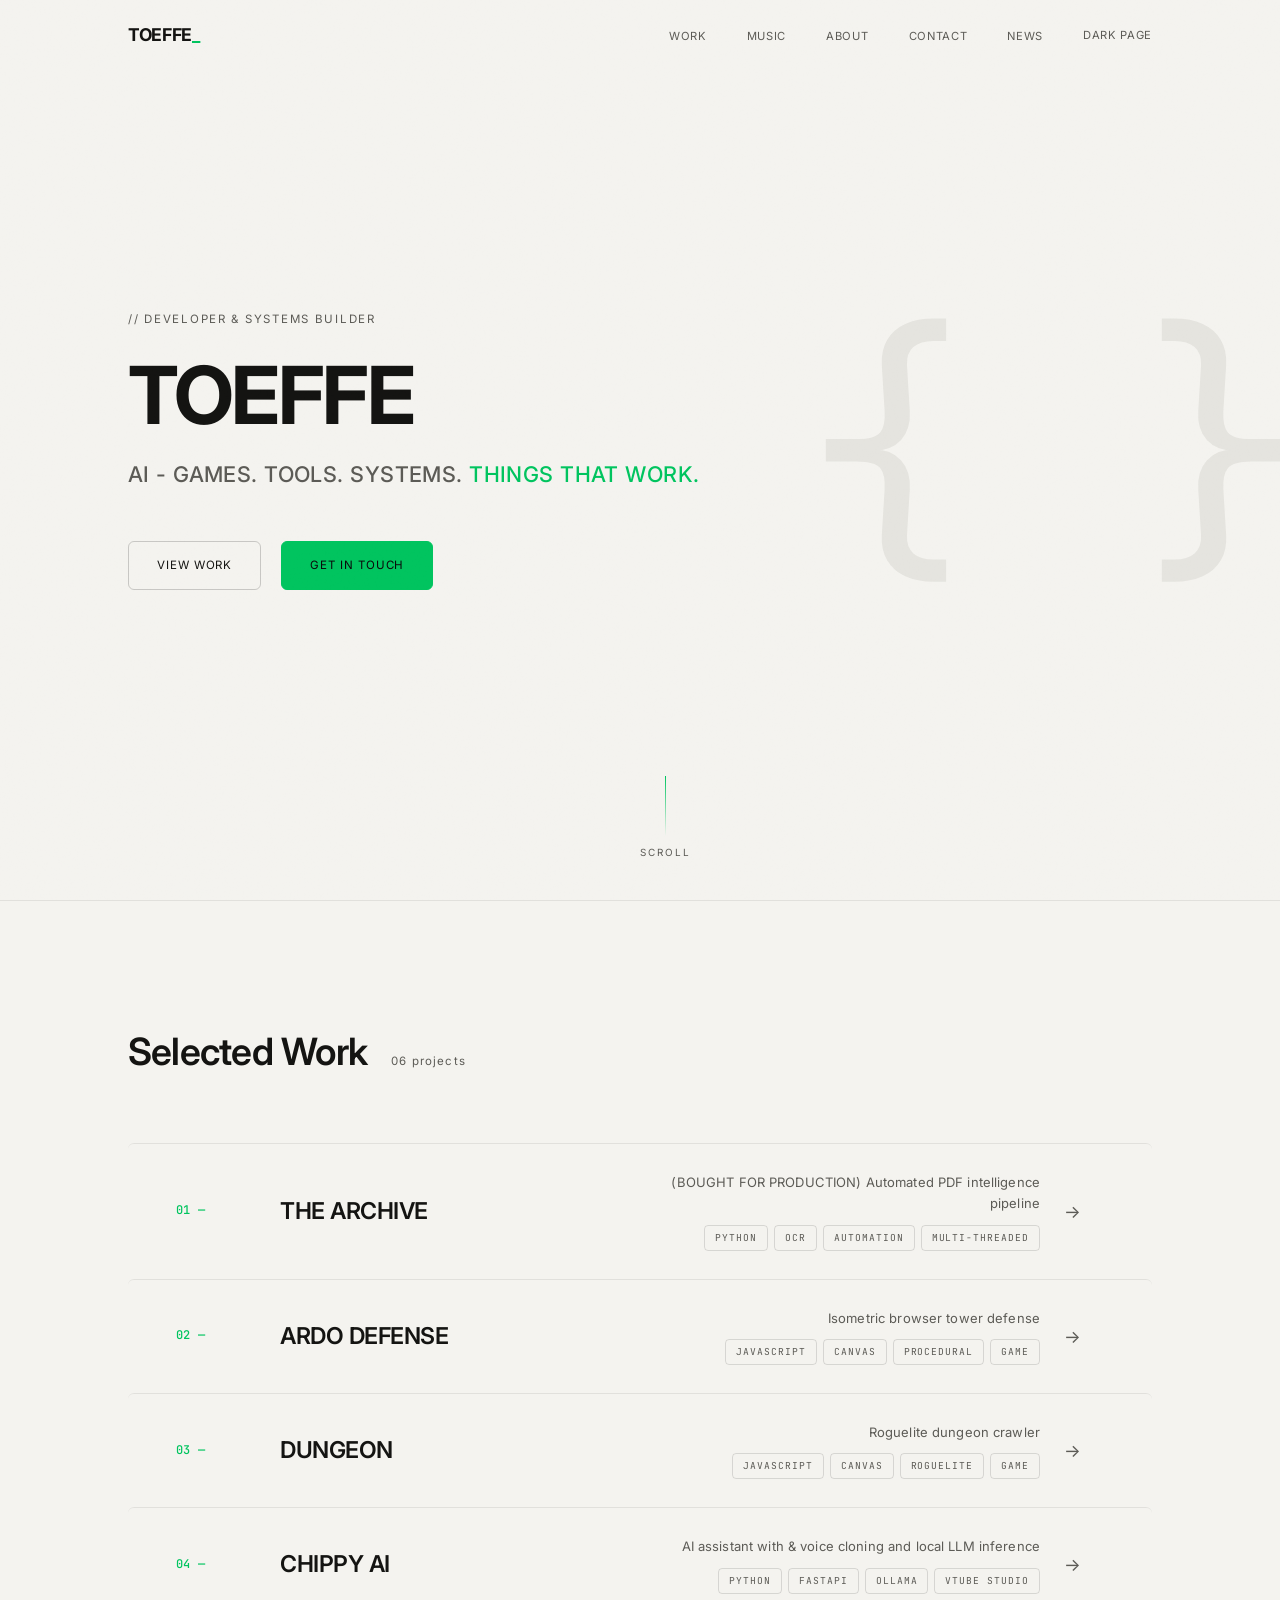
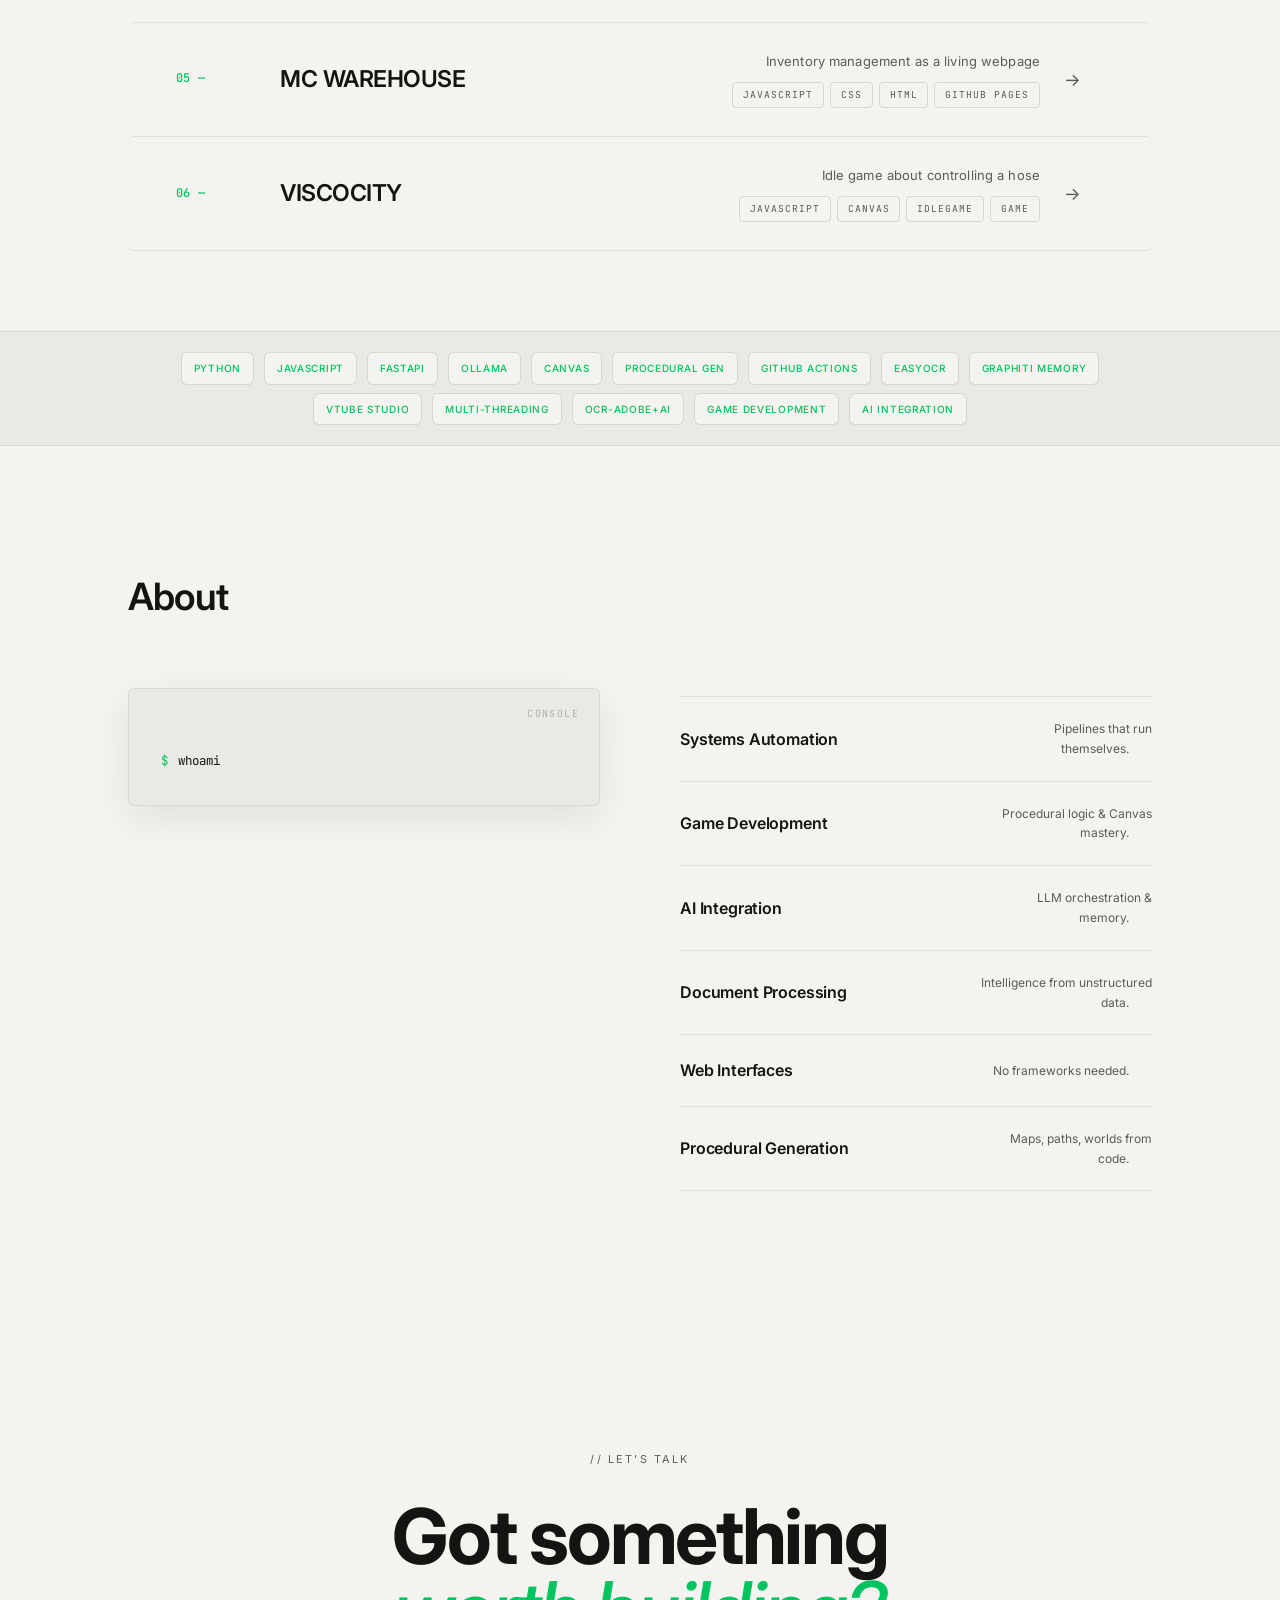
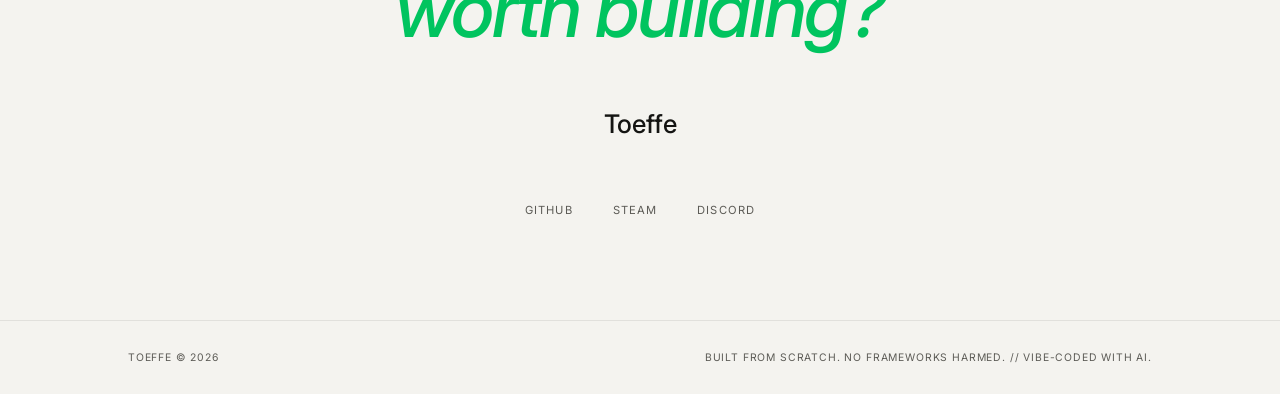
==== index.html @ 5115604e "Add news link to footer in index.html" ====
<!DOCTYPE html>
<html lang="en">
<head>
<meta charset="UTF-8">
<meta name="viewport" content="width=device-width, initial-scale=1.0">
<title>TOEFFE — Builder of Things</title>
<link rel="preconnect" href="https://fonts.googleapis.com">
<link rel="preconnect" href="https://fonts.gstatic.com" crossorigin>
<link href="https://fonts.googleapis.com/css2?family=Bebas+Neue&family=Inter:ital,wght@0,400;0,500;0,600;0,700;1,400&family=JetBrains+Mono:ital,wght@0,300;0,400;0,700;1,300&family=Syne:wght@400;700;800&display=swap" rel="stylesheet">
<script>
(function () {
  var k = 'toeffe-theme';
  var t;
  var params = new URLSearchParams(window.location.search);
  var urlT = params.get('theme');
  if (urlT === 'light' || urlT === 'dark') {
    t = urlT;
    try { localStorage.setItem(k, t); } catch (e) {}
    try {
      var u = new URL(window.location.href);
      u.searchParams.delete('theme');
      history.replaceState(null, '', u.pathname + u.search + u.hash);
    } catch (e2) {}
  } else {
    var s = null;
    try { s = localStorage.getItem(k); } catch (e) {}
    if (s === 'light' || s === 'dark') {
      t = s;
    } else {
      t = window.matchMedia('(prefers-color-scheme: light)').matches ? 'light' : 'dark';
    }
  }
  document.documentElement.dataset.theme = t;
  document.documentElement.style.colorScheme = t === 'light' ? 'light' : 'dark';
})();
</script>
<link rel="stylesheet" href="theme.css">

<style>
/* ─── RESET & ROOT ─── */
*, *::before, *::after { margin: 0; padding: 0; box-sizing: border-box; }

html { scroll-behavior: smooth; }

body {
  background: var(--bg);
  color: var(--text);
  font-family: 'JetBrains Mono', monospace;
  font-size: 14px;
  line-height: 1.8;
  overflow-x: hidden;
  cursor: none;
}

/* Override UA pointer on links/controls (same specificity as a:any-link) */
a:any-link,
button,
input,
textarea,
select,
summary,
[role="button"],
label[for] {
  cursor: none;
}

/* scrollbar hidden */
::-webkit-scrollbar { display: none; }
html { scrollbar-width: none; }

/* ─── GRAIN OVERLAY ─── */
body::before {
  content: '';
  position: fixed;
  inset: 0;
  background-image: url("data:image/svg+xml,%3Csvg viewBox='0 0 512 512' xmlns='http://www.w3.org/2000/svg'%3E%3Cfilter id='n'%3E%3CfeTurbulence type='fractalNoise' baseFrequency='0.75' numOctaves='4' stitchTiles='stitch'/%3E%3C/filter%3E%3Crect width='100%25' height='100%25' filter='url(%23n)' opacity='1'/%3E%3C/svg%3E");
  opacity: var(--grain-opacity);
  pointer-events: none;
  z-index: 9000;
}

/* ─── CUSTOM CURSOR ─── */
#cursor {
  position: fixed;
  width: 10px;
  height: 10px;
  background: var(--accent);
  border-radius: 50%;
  pointer-events: none;
  z-index: 9999;
  transform: translate(-50%, -50%);
  transition: width 0.2s, height 0.2s, background 0.2s, opacity 0.2s;
  mix-blend-mode: screen;
}
#cursor.big {
  width: 40px;
  height: 40px;
  background: var(--cursor-big-bg);
  border: 1px solid var(--accent);
}

/* ─── CURTAIN ─── */
#curtain {
  position: fixed;
  inset: 0;
  background: var(--curtain-bg);
  z-index: 8000;
  transform-origin: top;
  transition: transform 0.7s cubic-bezier(0.76, 0, 0.24, 1);
}
#curtain.lifted { transform: translateY(-100%); }

/* ─── NAV ─── */
nav {
  position: fixed;
  top: 0;
  left: 0;
  right: 0;
  z-index: 1000;
  display: flex;
  align-items: center;
  justify-content: space-between;
  padding: 24px 48px;
  transition: border-bottom 0.3s, background 0.3s;
}
nav.scrolled {
  border-bottom: 1px solid var(--rule);
  background: var(--nav-scrolled-bg);
  backdrop-filter: blur(12px);
}
.nav-logo {
  font-family: 'Syne', sans-serif;
  font-weight: 800;
  font-size: 1.1rem;
  letter-spacing: 0.05em;
  color: var(--text);
  text-decoration: none;
}
.nav-logo span {
  color: var(--accent);
  animation: blink 1.2s step-end infinite;
}
@keyframes blink { 0%,100%{opacity:1} 50%{opacity:0} }

.nav-links {
  display: flex;
  gap: 40px;
  list-style: none;
}
.nav-links a {
  font-family: 'JetBrains Mono', monospace;
  font-size: 0.72rem;
  letter-spacing: 0.12em;
  text-transform: uppercase;
  color: var(--muted);
  text-decoration: none;
  transition: color 0.3s;
  position: relative;
}
.nav-links a::before {
  content: '▸';
  color: var(--accent);
  position: absolute;
  left: -14px;
  opacity: 0;
  transition: opacity 0.3s;
}
.nav-links a:hover,
.nav-links a.active { color: var(--text); }
.nav-links a.active::before { opacity: 1; }

.nav-end {
  display: flex;
  align-items: center;
  gap: 40px;
}
.theme-toggle {
  font-family: 'JetBrains Mono', monospace;
  font-size: 0.72rem;
  letter-spacing: 0.12em;
  text-transform: uppercase;
  color: var(--muted);
  background: transparent;
  border: none;
  padding: 4px 0;
  transition: color 0.3s;
}
.theme-toggle:hover { color: var(--accent); }

/* ─── HERO ─── */
#hero {
  position: relative;
  height: 100vh;
  min-height: 600px;
  display: flex;
  align-items: center;
  overflow: hidden;
  padding: 0 48px;
}

/* large decorative glyph */
.hero-glyph {
  position: absolute;
  right: -2vw;
  top: 50%;
  transform: translateY(-50%);
  font-family: 'JetBrains Mono', monospace;
  font-size: 32vw;
  color: var(--hero-glyph);
  line-height: 1;
  pointer-events: none;
  user-select: none;
  transition: transform 0.1s linear;
  will-change: transform;
}

.hero-content {
  position: relative;
  z-index: 2;
}

.hero-label {
  font-size: 0.72rem;
  color: var(--muted);
  letter-spacing: 0.15em;
  text-transform: uppercase;
  margin-bottom: 24px;
  opacity: 0;
  transform: translateY(16px);
  animation: slideUp 0.6s 0.9s ease forwards;
}

.hero-name {
  font-family: 'Syne', sans-serif;
  font-weight: 800;
  font-size: clamp(2.8rem, 12vw, 16rem);
  line-height: 0.88;
  letter-spacing: -0.03em;
  color: var(--text);
  display: block;
  clip-path: inset(0 100% 0 0);
  animation: clipReveal 0.8s 1s cubic-bezier(0.76,0,0.24,1) forwards;
}

@keyframes clipReveal {
  to { clip-path: inset(0 0% 0 0); }
}

.hero-sub {
  font-family: 'Bebas Neue', sans-serif;
  font-size: clamp(1.2rem, 2.5vw, 2.8rem);
  letter-spacing: 0.12em;
  color: var(--muted);
  margin-top: 20px;
  opacity: 0;
  transform: translateY(16px);
  animation: slideUp 0.6s 1.5s ease forwards;
}

.hero-sub span { color: var(--accent); }

.hero-ctas {
  display: flex;
  gap: 20px;
  margin-top: 48px;
  opacity: 0;
  transform: translateY(16px);
  animation: slideUp 0.6s 1.8s ease forwards;
}

.btn-outline {
  font-family: 'JetBrains Mono', monospace;
  font-size: 0.72rem;
  letter-spacing: 0.12em;
  text-transform: uppercase;
  color: var(--text);
  border: 1px solid var(--outline-border);
  padding: 14px 28px;
  text-decoration: none;
  position: relative;
  overflow: hidden;
  transition: color 0.3s, border-color 0.3s;
}
.btn-outline::before {
  content: '';
  position: absolute;
  inset: 0;
  background: var(--accent);
  transform: translateX(-101%);
  transition: transform 0.35s cubic-bezier(0.76,0,0.24,1);
  z-index: -1;
}
.btn-outline:hover { color: var(--btn-on-accent); border-color: var(--accent); }
.btn-outline:hover::before { transform: translateX(0); }

.btn-filled {
  font-family: 'JetBrains Mono', monospace;
  font-size: 0.72rem;
  letter-spacing: 0.12em;
  text-transform: uppercase;
  color: var(--btn-on-accent);
  background: var(--accent);
  border: 1px solid var(--accent);
  padding: 14px 28px;
  text-decoration: none;
  transition: opacity 0.3s;
}
.btn-filled:hover { opacity: 0.8; }

/* Scroll indicator */
.scroll-indicator {
  position: absolute;
  bottom: 40px;
  left: 50%;
  transform: translateX(-50%);
  display: flex;
  flex-direction: column;
  align-items: center;
  gap: 8px;
  opacity: 0;
  animation: slideUp 0.6s 2.1s ease forwards;
}
.scroll-line {
  width: 1px;
  height: 60px;
  background: linear-gradient(to bottom, var(--accent), transparent);
  position: relative;
  overflow: hidden;
}
.scroll-dot {
  position: absolute;
  top: -6px;
  left: -2px;
  width: 5px;
  height: 5px;
  border-radius: 50%;
  background: var(--accent);
  animation: scrollDown 1.8s ease-in-out infinite;
}
@keyframes scrollDown {
  0% { top: -6px; opacity: 1; }
  80% { top: 60px; opacity: 0; }
  100% { top: -6px; opacity: 0; }
}
.scroll-label {
  font-size: 0.62rem;
  letter-spacing: 0.2em;
  color: var(--muted);
  text-transform: uppercase;
}

@keyframes slideUp {
  to { opacity: 1; transform: translateY(0); }
}

/* ─── SECTION SHARED ─── */
section { position: relative; }

.section-rule {
  height: 1px;
  background: var(--rule);
}

/* ─── WORK SECTION ─── */
#work { padding: 120px 0 80px; }

.section-header {
  padding: 0 48px;
  display: flex;
  align-items: baseline;
  gap: 24px;
  margin-bottom: 60px;
}
.section-label {
  font-family: 'Bebas Neue', sans-serif;
  font-size: clamp(2.5rem, 5vw, 4.5rem);
  letter-spacing: 0.06em;
  color: var(--text);
}
.section-count {
  font-size: 0.7rem;
  color: var(--muted);
  letter-spacing: 0.15em;
}

/* Project rows */
.work-row {
  display: grid;
  grid-template-columns: 80px 1fr auto 40px;
  align-items: center;
  gap: 24px;
  padding: 28px 48px;
  border-top: 1px solid var(--rule);
  cursor: none;
  position: relative;
  transition: background 0.35s;
  overflow: hidden;
  /* reset anchor styles */
  text-decoration: none;
  color: inherit;
}
.work-row:last-child { border-bottom: 1px solid var(--rule); }
.work-row:hover { background: var(--row-hover-bg); }

.work-num {
  font-family: 'Bebas Neue', sans-serif;
  font-size: 1rem;
  color: var(--accent);
  letter-spacing: 0.1em;
  white-space: nowrap;
}

.work-name {
  font-family: 'Syne', sans-serif;
  font-weight: 800;
  font-size: clamp(1.4rem, 3vw, 2.6rem);
  letter-spacing: -0.02em;
  color: var(--text);
  transition: color 0.3s;
  line-height: 1;
}
.work-row:hover .work-name { color: var(--accent); }

.work-desc {
  font-size: 0.72rem;
  color: var(--muted);
  letter-spacing: 0.05em;
  text-align: right;
}

.work-meta {
  display: flex;
  flex-direction: column;
  align-items: flex-end;
  gap: 10px;
  max-width: min(420px, 46vw);
}

.work-tags {
  display: flex;
  flex-wrap: wrap;
  gap: 6px;
  justify-content: flex-end;
}
.tag {
  font-size: 0.62rem;
  letter-spacing: 0.1em;
  text-transform: uppercase;
  padding: 4px 10px;
  border: 1px solid var(--tag-border);
  color: var(--muted);
  transition: border-color 0.3s, color 0.3s;
}
.work-row:hover .tag { border-color: var(--tag-hover-border); color: var(--text); }

.work-arrow {
  font-size: 1.1rem;
  color: var(--muted);
  transition: transform 0.3s, color 0.3s;
}
.work-row:hover .work-arrow { transform: translateX(6px); color: var(--accent); }

/* Preview card that follows cursor */
.preview-card {
  position: fixed;
  width: 320px;
  background: var(--preview-card-bg);
  border: 1px solid var(--rule);
  padding: 24px;
  pointer-events: none; /* never block clicks */
  z-index: 500;
  opacity: 0;
  transform: translateY(10px) scale(0.97);
  transition: opacity 0.25s, transform 0.25s;
  font-size: 0.75rem;
  line-height: 1.7;
}
.preview-card.visible {
  opacity: 1;
  transform: translateY(0) scale(1);
}

/* make rows behave as links */
.work-row {
  text-decoration: none;
  display: grid;
}
.preview-card-title {
  font-family: 'Bebas Neue', sans-serif;
  font-size: 1.1rem;
  letter-spacing: 0.1em;
  color: var(--accent);
  margin-bottom: 12px;
  display: block;
}
.preview-card ul {
  list-style: none;
  display: flex;
  flex-direction: column;
  gap: 6px;
}
.preview-card li {
  color: var(--text);
  padding-left: 0;
}
.preview-card-link {
  display: inline-block;
  margin-top: 16px;
  font-size: 0.65rem;
  letter-spacing: 0.15em;
  text-transform: uppercase;
  color: var(--accent);
  text-decoration: none;
  border-bottom: 1px solid transparent;
  transition: border-color 0.2s;
}

/* ─── ABOUT ─── */
#about { padding: 120px 48px; }

.about-grid {
  display: grid;
  grid-template-columns: 1fr 1fr;
  gap: 80px;
  align-items: start;
}

/* Terminal */
.terminal-box {
  background: var(--bg2);
  border: 1px solid var(--rule);
  padding: 32px;
  font-size: 0.78rem;
  line-height: 1.9;
  position: relative;
}
.terminal-box::before {
  content: '● ● ●';
  position: absolute;
  top: 14px;
  left: 18px;
  font-size: 0.55rem;
  letter-spacing: 6px;
  color: var(--muted);
  opacity: 0.5;
}
.terminal-inner { margin-top: 28px; }
.t-line { display: flex; gap: 10px; }
.t-prompt { color: var(--accent); }
.t-cmd { color: var(--text); }
.t-out { color: var(--muted); padding-left: 20px; }
.t-cursor {
  display: inline-block;
  width: 8px;
  height: 1em;
  background: var(--accent);
  vertical-align: text-bottom;
  animation: blink 1s step-end infinite;
}

/* Capabilities */
.capabilities-list { padding-top: 8px; }
.cap-row {
  padding: 22px 0;
  border-bottom: 1px solid var(--rule);
  display: flex;
  justify-content: space-between;
  align-items: center;
  transition: padding-left 0.3s;
}
.cap-row:first-child { border-top: 1px solid var(--rule); }
.cap-row:hover { padding-left: 8px; }
.cap-label {
  font-family: 'Syne', sans-serif;
  font-weight: 700;
  font-size: 1rem;
  letter-spacing: -0.01em;
}
.cap-desc {
  font-size: 0.68rem;
  color: var(--muted);
  max-width: 180px;
  text-align: right;
}
.cap-arrow {
  color: var(--accent);
  opacity: 0;
  margin-left: 12px;
  transition: opacity 0.3s, transform 0.3s;
}
.cap-row:hover .cap-arrow { opacity: 1; transform: translateX(4px); }

/* ─── MARQUEE ─── */
#marquee {
  border-top: 1px solid var(--rule);
  border-bottom: 1px solid var(--rule);
  padding: 18px 0;
  overflow: hidden;
  background: var(--bg2);
}
.marquee-track {
  display: flex;
  white-space: nowrap;
  animation: marqueeScroll 30s linear infinite;
}
.marquee-content {
  font-size: 0.68rem;
  letter-spacing: 0.2em;
  text-transform: uppercase;
  color: var(--accent);
  padding-right: 0;
  flex-shrink: 0;
}
@keyframes marqueeScroll {
  0% { transform: translateX(0); }
  100% { transform: translateX(-50%); }
}

/* ─── CONTACT ─── */
#contact {
  padding: 140px 48px 100px;
  text-align: center;
}
.contact-eyebrow {
  font-size: 0.68rem;
  letter-spacing: 0.2em;
  text-transform: uppercase;
  color: var(--muted);
  margin-bottom: 32px;
}
.contact-title {
  font-family: 'Syne', sans-serif;
  font-weight: 800;
  font-size: clamp(2.5rem, 6vw, 6rem);
  letter-spacing: -0.03em;
  line-height: 0.95;
  margin-bottom: 56px;
}
.contact-title em {
  font-style: italic;
  font-family: 'JetBrains Mono', monospace;
  font-weight: 300;
  color: var(--accent);
}
.email-link {
  display: inline-block;
  font-family: 'JetBrains Mono', monospace;
  font-size: clamp(1rem, 2.5vw, 1.6rem);
  color: var(--text);
  text-decoration: none;
  position: relative;
  margin-bottom: 48px;
}
.email-link::after {
  content: '';
  position: absolute;
  bottom: -2px;
  left: 0;
  width: 0;
  height: 1px;
  background: var(--accent);
  transition: width 0.4s cubic-bezier(0.76,0,0.24,1);
}
.email-link:hover::after { width: 100%; }

.social-links {
  display: flex;
  justify-content: center;
  gap: 40px;
  margin-top: 8px;
}
.social-links a {
  font-size: 0.68rem;
  letter-spacing: 0.15em;
  text-transform: uppercase;
  color: var(--muted);
  text-decoration: none;
  transition: color 0.3s;
}
.social-links a:hover { color: var(--text); }

/* ─── FOOTER ─── */
footer {
  border-top: 1px solid var(--rule);
  padding: 28px 48px;
  display: flex;
  justify-content: space-between;
  align-items: center;
  font-size: 0.65rem;
  letter-spacing: 0.1em;
  color: var(--muted);
  text-transform: uppercase;
}

/* ─── REVEAL ANIMATIONS ─── */
.reveal {
  opacity: 0;
  transform: translateY(36px);
  transition: opacity 0.8s ease, transform 0.8s ease;
}
.reveal.visible {
  opacity: 1;
  transform: translateY(0);
}

/* stagger children */
.reveal-stagger > * {
  opacity: 0;
  transform: translateY(28px);
  transition: opacity 0.7s ease, transform 0.7s ease;
}
.reveal-stagger.visible > *:nth-child(1) { opacity:1; transform:none; transition-delay: 0s; }
.reveal-stagger.visible > *:nth-child(2) { opacity:1; transform:none; transition-delay: 0.08s; }
.reveal-stagger.visible > *:nth-child(3) { opacity:1; transform:none; transition-delay: 0.16s; }
.reveal-stagger.visible > *:nth-child(4) { opacity:1; transform:none; transition-delay: 0.24s; }
.reveal-stagger.visible > *:nth-child(5) { opacity:1; transform:none; transition-delay: 0.32s; }
.reveal-stagger.visible > *:nth-child(6) { opacity:1; transform:none; transition-delay: 0.48s; }

/* ─── RESPONSIVE ─── */
@media (max-width: 900px) {
  nav { padding: 20px 24px; }
  .nav-end { gap: 20px; }
  .nav-links { gap: 20px; }
  #hero { padding: 0 24px; }
  .hero-glyph { font-size: 55vw; }
  .work-row {
    grid-template-columns: 50px 1fr 40px;
    grid-template-rows: auto auto;
  }
  .work-meta { display: none; }
  .about-grid { grid-template-columns: 1fr; gap: 48px; }
  #about, #contact { padding: 80px 24px; }
  .work-row { padding: 22px 24px; }
  footer { flex-direction: column; gap: 8px; text-align: center; }
  .section-header { padding: 0 24px; }
}
</style>
<link rel="stylesheet" href="professional.css">
</head>
<body>

<!-- Cursor -->
<div id="cursor"></div>

<!-- Curtain -->
<div id="curtain"></div>

<!-- Preview card (shared, moved by JS) -->
<div class="preview-card" id="previewCard">
  <span class="preview-card-title" id="previewTitle"></span>
  <ul id="previewList"></ul>
</div>

<!-- ─── NAV ─── -->
<nav id="nav">
  <button type="button" class="nav-backdrop" id="navBackdrop" aria-label="Close menu" tabindex="-1"></button>
  <div class="layout-container nav-inner">
    <a href="#hero" class="nav-logo">TOEFFE<span>_</span></a>
    <button type="button" class="nav-menu-btn" id="navMenuBtn" aria-expanded="false" aria-controls="primaryNav" aria-label="Open menu">
      <span class="nav-menu-label nav-menu-label-open">Menu</span>
      <span class="nav-menu-label nav-menu-label-close">Close</span>
    </button>
    <div class="nav-end" id="primaryNav">
      <ul class="nav-links">
        <li><a href="#work" data-section="work">Work</a></li>
        <li><a href="music.html">Music</a></li>
        <li><a href="#about" data-section="about">About</a></li>
        <li><a href="#contact" data-section="contact">Contact</a></li>
	<li><a href="news.html">News</a></li>
      </ul>
      <button type="button" class="theme-toggle" id="themeToggle" aria-label="Switch theme" aria-pressed="false"></button>
    </div>
  </div>
</nav>

<!-- ─── HERO ─── -->
<section id="hero">
  <div class="hero-glyph" id="heroGlyph">{ }</div>
  <div class="layout-container">
    <div class="hero-content">
      <p class="hero-label">// developer &amp; systems builder</p>
      <span class="hero-name">TOEFFE</span>
      <p class="hero-sub">AI - GAMES. TOOLS. SYSTEMS. <span>THINGS THAT WORK.</span></p>
      <div class="hero-ctas">
        <a href="#work" class="btn-outline">View Work</a>
        <a href="#contact" class="btn-filled">Get In Touch</a>
      </div>
    </div>
  </div>
  <div class="scroll-indicator">
    <div class="scroll-line"><div class="scroll-dot"></div></div>
    <span class="scroll-label">Scroll</span>
  </div>
</section>

<div class="section-rule"></div>

<!-- ─── WORK ─── -->
<section id="work">
  <div class="layout-container section-header reveal">
    <span class="section-label">Selected Work</span>
    <span class="section-count">06 projects</span>
  </div>

  <div class="layout-container reveal-stagger" id="workRows">

    <!-- 01 -->
    <a class="work-row" href="https://github.com/toeffe" target="_blank" rel="noopener"
      data-title="THE ARCHIVE"
      data-bullets="⚡Regex caching|🔤 Embedded EasyOCR — zero system deps|🌍 Native Scandinavian character support|🛡️ Production-ready with retry + health checks">
      <span class="work-num">01 —</span>
      <span class="work-name">THE ARCHIVE</span>
      <div class="work-meta">
        <span class="work-desc">(BOUGHT FOR PRODUCTION)    Automated PDF intelligence pipeline</span>
        <div class="work-tags">
          <span class="tag">Python</span>
          <span class="tag">OCR</span>
          <span class="tag">Automation</span>
          <span class="tag">Multi-threaded</span>
        </div>
      </div>
      <span class="work-arrow">→</span>
    </a>

    <!-- 02 -->
    <a class="work-row" href="https://tower.toeffe.uk/" target="_blank" rel="noopener"
      data-title="ARDO DEFENSE"
      data-bullets="🗺️ Procedurally generated maps|🏰 8 tower types unlocking by wave|👾 Flying, armored, regenerating, boss enemies|💰 Stronger foes drop more gold |🌍 Player ranking system">
      <span class="work-num">02 —</span>
      <span class="work-name">ARDO DEFENSE</span>
      <div class="work-meta">
        <span class="work-desc">Isometric browser tower defense</span>
        <div class="work-tags">
          <span class="tag">JavaScript</span>
          <span class="tag">Canvas</span>
          <span class="tag">Procedural</span>
          <span class="tag">Game</span>
        </div>
      </div>
      <span class="work-arrow">→</span>
    </a>

    <!-- 03 -->
    <a class="work-row" href="https://dungeon.toeffe.uk/" target="_blank" rel="noopener"
      data-title="DUNGEON"
      data-bullets="⚔️ Combat with dash mechanics|🌋 5 Different biomes|✨ Buffs and skills to help you survive |🎲 Random generated levels">
      <span class="work-num">03 —</span>
      <span class="work-name">DUNGEON</span>
      <div class="work-meta">
        <span class="work-desc">Roguelite dungeon crawler</span>
        <div class="work-tags">
          <span class="tag">JavaScript</span>
          <span class="tag">Canvas</span>
          <span class="tag">Roguelite</span>
          <span class="tag">Game</span>
        </div>
      </div>
      <span class="work-arrow">→</span>
    </a>

    <!-- 04 -->
    <a class="work-row" href="https://github.com/toeffe" target="_blank" rel="noopener"
      data-title="CHIPPY AI"
      data-bullets="🎙️ Real-time ASR + TTS in 23 languages|🧠 Graphiti 3-layer hybrid memory architecture |📦 Ollama for local LLM inference |🔊 Voice cloning from audio samples |🌐 Customizable personality |🗺️ Humanizing effects">
      <span class="work-num">04 —</span>
      <span class="work-name">CHIPPY AI</span>
      <div class="work-meta">
        <span class="work-desc">AI assistant with &amp; voice cloning and local LLM inference</span>
        <div class="work-tags">
          <span class="tag">Python</span>
          <span class="tag">FastAPI</span>
          <span class="tag">Ollama</span>
          <span class="tag">VTube Studio</span>
        </div>
      </div>
      <span class="work-arrow">→</span>
    </a>

    <!-- 05 -->
    <a class="work-row" href=" https://mcwarehouse.toeffe.uk/" target="_blank" rel="noopener"
      data-title="MINECRAFT WAREHOUSE"
      data-bullets="📦 Real CSV-driven item database|🔍 Live search & filter interface|🚀 Deployed via GitHub Actions|🌐 Fully static — no backend needed |🔗 Live player tracker">
      <span class="work-num">05 —</span>
      <span class="work-name">MC WAREHOUSE</span>
      <div class="work-meta">
        <span class="work-desc">Inventory management as a living webpage</span>
        <div class="work-tags">
          <span class="tag">JavaScript</span>
          <span class="tag">CSS</span>
          <span class="tag">HTML</span>
          <span class="tag">GitHub Pages</span>
        </div>
      </div>
      <span class="work-arrow">→</span>
    </a>

    <!-- 06 -->
    <a class="work-row" href="https://viscosity.toeffe.uk/" target="_blank" rel="noopener"
      data-title="VISCOCITY"
      data-bullets="🌐 A browser-based incremental |🔗 idle game about controlling a hose, spawning driplets |🚀 Prestige system |🌍 Player ranking system">
      <span class="work-num">06 —</span>
      <span class="work-name">VISCOCITY</span>
      <div class="work-meta">
        <span class="work-desc">Idle game about controlling a hose</span>
        <div class="work-tags">
          <span class="tag">JavaScript</span>
          <span class="tag">Canvas</span>
          <span class="tag">IdleGame</span>
          <span class="tag">Game</span>
        </div>
      </div>
      <span class="work-arrow">→</span>
    </a>
  </div>
</section>

<!-- ─── SKILLS ─── -->
<div class="skill-band" aria-label="Technologies and skills">
  <div class="layout-container skill-band-inner">
    <span class="skill-pill">Python</span>
    <span class="skill-pill">JavaScript</span>
    <span class="skill-pill">FastAPI</span>
    <span class="skill-pill">Ollama</span>
    <span class="skill-pill">Canvas</span>
    <span class="skill-pill">Procedural Gen</span>
    <span class="skill-pill">GitHub Actions</span>
    <span class="skill-pill">EasyOCR </span>
    <span class="skill-pill">Graphiti Memory</span>
    <span class="skill-pill">VTube Studio</span>
    <span class="skill-pill">Multi-threading</span>
    <span class="skill-pill">OCR-Adobe+AI</span>
    <span class="skill-pill">Game Development</span>
    <span class="skill-pill">AI Integration</span>
  </div>
</div>

<!-- ─── ABOUT ─── -->
<section id="about">
  <div class="layout-container section-header reveal">
    <span class="section-label">About</span>
  </div>
  <div class="layout-container about-grid">

    <!-- Terminal -->
    <div class="terminal-box reveal" id="terminalBox">
      <div class="terminal-inner" id="terminalInner">
        <!-- typed in by JS -->
      </div>
    </div>

    <!-- Capabilities -->
    <div class="capabilities-list reveal-stagger" id="capList">
      <div class="cap-row">
        <span class="cap-label">Systems Automation</span>
        <span class="cap-desc">Pipelines that run themselves.<span class="cap-arrow">→</span></span>
      </div>
      <div class="cap-row">
        <span class="cap-label">Game Development</span>
        <span class="cap-desc">Procedural logic &amp; Canvas mastery.<span class="cap-arrow">→</span></span>
      </div>
      <div class="cap-row">
        <span class="cap-label">AI Integration</span>
        <span class="cap-desc">LLM orchestration &amp; memory.<span class="cap-arrow">→</span></span>
      </div>
      <div class="cap-row">
        <span class="cap-label">Document Processing</span>
        <span class="cap-desc">Intelligence from unstructured data.<span class="cap-arrow">→</span></span>
      </div>
      <div class="cap-row">
        <span class="cap-label">Web Interfaces</span>
        <span class="cap-desc">No frameworks needed.<span class="cap-arrow">→</span></span>
      </div>
      <div class="cap-row">
        <span class="cap-label">Procedural Generation</span>
        <span class="cap-desc">Maps, paths, worlds from code.<span class="cap-arrow">→</span></span>
      </div>
    </div>

  </div>
</section>

<!-- ─── CONTACT ─── -->
<section id="contact">
  <div class="layout-container">
    <p class="contact-eyebrow reveal">// let's talk</p>
    <h2 class="contact-title reveal">Got something<br><em>worth building?</em></h2>
    <div class="reveal">
      <a href="" class="email-link">Toeffe</a>
      <!-- uncomment if needed -->
      <!-- <a href="mailto:Emil@toeffe.uk" class="email-link">Toeffe</a> -->
    </div>
    <div class="social-links reveal">
      <a href="https://github.com/toeffe" target="_blank" rel="noopener">GitHub</a>
      <a href="https://steamcommunity.com/id/toeffe/" target="_blank" rel="noopener">Steam</a>
      <a href="https://discord.com/users/110068729903095808" target="_blank" rel="noopener">Discord</a>
    </div>
  </div>
</section>

<!-- ─── FOOTER ─── -->
<footer>
  <div class="layout-container footer-inner">
    <span>TOEFFE © 2026</span>
    <span>Built from scratch. No frameworks harmed. <span style="color:var(--muted)">// vibe-coded with AI.</span></span>
  </div>
</footer>

<script>
// ─── CURTAIN LIFT ───
window.addEventListener('load', () => {
  setTimeout(() => {
    document.getElementById('curtain').classList.add('lifted');
  }, 150);
});

// ─── CUSTOM CURSOR (optional; hidden via professional.css) ───
const cursor = document.getElementById('cursor');
let mx = 0, my = 0, cx = 0, cy = 0;

function lerp(a, b, t) { return a + (b - a) * t; }

if (cursor) {
  document.addEventListener('mousemove', e => {
    mx = e.clientX;
    my = e.clientY;
  });
  (function animCursor() {
    cx = mx;
    cy = my;
    cursor.style.left = cx + 'px';
    cursor.style.top  = cy + 'px';
    requestAnimationFrame(animCursor);
  })();
  document.querySelectorAll('a, button, .work-row, .cap-row').forEach(el => {
    el.addEventListener('mouseenter', () => cursor.classList.add('big'));
    el.addEventListener('mouseleave', () => cursor.classList.remove('big'));
  });
}

// ─── HERO GLYPH PARALLAX (damped; off when reduced motion) ───
const glyph = document.getElementById('heroGlyph');
const reduceMotion = window.matchMedia('(prefers-reduced-motion: reduce)').matches;
if (glyph && !reduceMotion) {
  let gx = 0, gy = 0, tgx = 0, tgy = 0;
  document.addEventListener('mousemove', e => {
    tgx = (window.innerWidth / 2 - e.clientX) / 72;
    tgy = (window.innerHeight / 2 - e.clientY) / 72;
  });
  (function animGlyph() {
    gx = lerp(gx, tgx, 0.05);
    gy = lerp(gy, tgy, 0.05);
    glyph.style.transform = `translateY(calc(-50% + ${gy}px)) translateX(${gx}px)`;
    requestAnimationFrame(animGlyph);
  })();
}

// ─── NAV SCROLL + ACTIVE SECTION ───
const nav = document.getElementById('nav');
const navLinks = document.querySelectorAll('.nav-links a');
const sections = ['work', 'about', 'contact'].map(id => document.getElementById(id));

window.addEventListener('scroll', () => {
  nav.classList.toggle('scrolled', window.scrollY > 60);

  let current = '';
  sections.forEach(sec => {
    if (sec && window.scrollY >= sec.offsetTop - 200) current = sec.id;
  });
  navLinks.forEach(a => {
    a.classList.toggle('active', a.dataset.section === current);
  });
}, { passive: true });

// ─── MOBILE NAV (hamburger + drawer) ───
(function () {
  const rootNav = document.getElementById('nav');
  const menuBtn = document.getElementById('navMenuBtn');
  const backdrop = document.getElementById('navBackdrop');
  const panel = document.getElementById('primaryNav');
  if (!rootNav || !menuBtn || !panel) return;

  const mqMobile = window.matchMedia('(max-width: 768px)');

  function setNavOpen(open) {
    rootNav.classList.toggle('nav-open', open);
    document.body.classList.toggle('nav-open', open);
    menuBtn.setAttribute('aria-expanded', String(open));
    menuBtn.setAttribute('aria-label', open ? 'Close menu' : 'Open menu');
    if (backdrop) backdrop.tabIndex = open ? 0 : -1;
  }

  function closeNav() {
    setNavOpen(false);
  }

  menuBtn.addEventListener('click', function (e) {
    e.stopPropagation();
    if (!mqMobile.matches) return;
    setNavOpen(!rootNav.classList.contains('nav-open'));
  });

  if (backdrop) {
    backdrop.addEventListener('click', closeNav);
  }

  panel.addEventListener('click', function (e) {
    const link = e.target.closest('.nav-links a');
    if (link && mqMobile.matches) closeNav();
  });

  window.addEventListener('resize', function () {
    if (!mqMobile.matches) closeNav();
  });

  document.addEventListener('keydown', function (e) {
    if (e.key === 'Escape') closeNav();
  });
})();

// ─── INTERSECTION OBSERVER (reveals) ───
const revealObs = new IntersectionObserver((entries) => {
  entries.forEach(entry => {
    if (entry.isIntersecting) {
      entry.target.classList.add('visible');
      if (entry.target.id === 'terminalBox' && !terminalStarted) startTerminal();
    }
  });
}, { threshold: 0.15 });

document.querySelectorAll('.reveal, .reveal-stagger').forEach(el => revealObs.observe(el));

// ─── WORK ROW PREVIEW CARD ───
const previewCard = document.getElementById('previewCard');
const previewTitle = document.getElementById('previewTitle');
const previewList  = document.getElementById('previewList');

let cardX = 0, cardY = 0, targetCardX = 0, targetCardY = 0;

if (previewCard && previewTitle && previewList) {
  document.querySelectorAll('.work-row').forEach(row => {
    row.addEventListener('mouseenter', () => {
      previewTitle.textContent = row.dataset.title;
      previewList.innerHTML = row.dataset.bullets.split('|')
        .map(b => `<li>${b}</li>`).join('');
      previewCard.classList.add('visible');
    });
    row.addEventListener('mouseleave', () => {
      previewCard.classList.remove('visible');
    });
  });

  document.addEventListener('mousemove', e => {
    targetCardX = e.clientX + 30;
    targetCardY = e.clientY - 60;
  });

  (function animCard() {
    cardX = lerp(cardX, targetCardX, 0.12);
    cardY = lerp(cardY, targetCardY, 0.12);
    previewCard.style.left = cardX + 'px';
    previewCard.style.top  = cardY + 'px';
    const rect = previewCard.getBoundingClientRect();
    if (rect.right > window.innerWidth - 20) {
      previewCard.style.left = (cardX - rect.width - 60) + 'px';
    }
    requestAnimationFrame(animCard);
  })();
}

// ─── TERMINAL TYPING ───
let terminalStarted = false;
const termLines = [
  { type: 'cmd',  text: '$ whoami' },
  { type: 'out',  text: 'toeffe' },
  { type: 'blank' },
  { type: 'cmd',  text: '$ ls ./skills' },
  { type: 'out',  text: 'python  javascript  game-dev' },
  { type: 'out',  text: 'ai-systems  automation  ocr' },
  { type: 'blank' },
  { type: 'cmd',  text: '$ cat ./bio.txt' },
  { type: 'out',  text: 'Builder of things that solve actual problems.' },
  { type: 'out',  text: 'I write code that runs in production,' },
  { type: 'out',  text: 'games that people actually play,' },
  { type: 'out',  text: 'and tools that make tedious work disappear.' },
  { type: 'blank' },
  { type: 'out',  text: 'Currently: making computers do more work' },
  { type: 'out',  text: 'so I don\'t have to.' },
  { type: 'cursor' },
];

function startTerminal() {
  terminalStarted = true;
  const container = document.getElementById('terminalInner');
  let li = 0, ci = 0;
  let currentEl = null;

  function next() {
    if (li >= termLines.length) return;
    const line = termLines[li];

    if (line.type === 'blank') {
      container.appendChild(document.createElement('br'));
      li++; setTimeout(next, 120); return;
    }
    if (line.type === 'cursor') {
      const d = document.createElement('div');
      d.className = 't-line';
      d.innerHTML = '<span class="t-prompt">$</span> <span class="t-cursor"></span>';
      container.appendChild(d);
      return;
    }

    if (ci === 0) {
      currentEl = document.createElement('div');
      currentEl.className = 't-line';
      if (line.type === 'out') currentEl.classList.add('t-out');
      container.appendChild(currentEl);
      if (line.type === 'cmd') {
        const prompt = document.createElement('span');
        prompt.className = 't-prompt';
        prompt.textContent = '$ ';
        currentEl.appendChild(prompt);
      }
    }

    const text = line.type === 'cmd'
      ? line.text.slice(2) // skip "$ "
      : line.text;

    if (ci < text.length) {
      const span = currentEl.querySelector('.t-text') || (() => {
        const s = document.createElement('span');
        s.className = 't-cmd t-text';
        currentEl.appendChild(s);
        return s;
      })();
      span.textContent += text[ci];
      ci++;
      setTimeout(next, line.type === 'cmd' ? 45 : 22);
    } else {
      li++; ci = 0;
      setTimeout(next, line.type === 'cmd' ? 350 : 60);
    }
  }
  next();
}
</script>
<script src="theme.js"></script>
</body>
</html>
---- theme.css ----
/* Shared palette + light theme (linked from index.html and music.html) */

:root {
  color-scheme: dark;
  --bg: #080808;
  --bg2: #0f0f0f;
  --bg3: #141414;
  --text: #e8e6e0;
  --muted: #555550;
  --rule: rgba(232, 230, 224, 0.08);
  --accent: #00ff88;
  --accent-dim: rgba(0, 255, 136, 0.12);
  --accent-glow: rgba(0, 255, 136, 0.06);
  --curtain-bg: #000000;
  --nav-scrolled-bg: rgba(8, 8, 8, 0.92);
  --hero-glyph: #111111;
  --row-hover-bg: #111111;
  --outline-border: rgba(232, 230, 224, 0.25);
  --btn-on-accent: #000000;
  --tag-border: rgba(232, 230, 224, 0.15);
  --tag-hover-border: rgba(0, 255, 136, 0.3);
  --preview-card-bg: #141414;
  --grain-opacity: 0.028;
  --cursor-big-bg: rgba(0, 255, 136, 0.15);
  /* Layout (used by professional.css) */
  --content-max: min(1120px, calc(100vw - 96px));
  --radius-sm: 6px;
  --shadow-soft: 0 16px 48px rgba(0, 0, 0, 0.45);
}

html[data-theme="light"] {
  color-scheme: light;
  --bg: #f4f3ef;
  --bg2: #eae9e4;
  --bg3: #dedcd6;
  --text: #141412;
  --muted: #5c5b56;
  --rule: rgba(0, 0, 0, 0.08);
  --accent: #00c45f;
  --accent-dim: rgba(0, 196, 95, 0.14);
  --accent-glow: rgba(0, 196, 95, 0.08);
  --curtain-bg: #f4f3ef;
  --nav-scrolled-bg: rgba(255, 255, 255, 0.92);
  --hero-glyph: #e4e3de;
  --row-hover-bg: rgba(0, 0, 0, 0.045);
  --outline-border: rgba(0, 0, 0, 0.18);
  --btn-on-accent: #0a0a0a;
  --tag-border: rgba(0, 0, 0, 0.12);
  --tag-hover-border: rgba(0, 196, 95, 0.45);
  --preview-card-bg: #ffffff;
  --grain-opacity: 0.016;
  --cursor-big-bg: rgba(0, 196, 95, 0.2);
  --shadow-soft: 0 12px 40px rgba(0, 0, 0, 0.08);
}

html[data-theme="light"] #cursor {
  mix-blend-mode: normal;
}
---- professional.css ----
/* Professional layout overrides — load after page inline styles */

/* ─── Native affordances ─── */
body {
  font-family: 'Inter', system-ui, -apple-system, sans-serif;
  cursor: auto;
  line-height: 1.65;
}

a:any-link,
button,
summary,
[role="button"],
label[for] {
  cursor: pointer;
}

input,
textarea,
select {
  cursor: text;
}

#cursor {
  display: none !important;
}

html {
  scrollbar-width: thin;
  scrollbar-color: var(--muted) var(--bg2);
}

::-webkit-scrollbar {
  display: block;
  width: 8px;
  height: 8px;
}

::-webkit-scrollbar-track {
  background: var(--bg2);
}

::-webkit-scrollbar-thumb {
  background: var(--muted);
  border-radius: 4px;
}

body::before {
  opacity: calc(var(--grain-opacity) * 0.5);
}

/* ─── Focus ─── */
a:focus-visible,
button:focus-visible,
.nav-menu-btn:focus-visible,
.nav-backdrop:focus-visible,
.theme-toggle:focus-visible,
input:focus-visible,
textarea:focus-visible,
select:focus-visible,
.work-row:focus-visible {
  outline: 2px solid var(--accent);
  outline-offset: 3px;
}

/* ─── Layout shell ─── */
.layout-container {
  max-width: var(--content-max);
  margin-inline: auto;
  width: 100%;
  padding-inline: 48px;
  box-sizing: border-box;
}

@media (max-width: 900px) {
  .layout-container {
    padding-inline: 24px;
  }
}

nav {
  padding-block: 20px;
  padding-inline: 0;
}

.nav-inner.layout-container {
  display: flex;
  align-items: center;
  justify-content: space-between;
  gap: 24px;
}

.nav-logo {
  font-family: 'Inter', system-ui, sans-serif;
  font-weight: 700;
  letter-spacing: -0.02em;
}

.nav-logo span {
  animation: none;
  opacity: 1;
}

.nav-links a,
.theme-toggle {
  font-family: 'Inter', system-ui, sans-serif;
  font-size: 0.7rem;
  letter-spacing: 0.06em;
}

/* Narrow tablet / small laptop: keep row nav but tighter */
@media (max-width: 900px) and (min-width: 769px) {
  .nav-inner.layout-container {
    gap: 16px;
  }

  .nav-end {
    gap: 14px;
    flex-shrink: 1;
    min-width: 0;
  }

  .nav-links {
    gap: 14px;
    flex-wrap: wrap;
    justify-content: flex-end;
  }

  .nav-links a,
  .theme-toggle {
    font-size: 0.65rem;
    letter-spacing: 0.04em;
  }
}

/* Mobile: menu button + slide-down panel */
.nav-backdrop {
  display: none;
}

.nav-menu-btn {
  display: none;
  align-items: center;
  justify-content: center;
  margin: 0;
  padding: 10px 4px 10px 12px;
  min-height: 44px;
  min-width: 44px;
  flex-shrink: 0;
  border: none;
  border-radius: var(--radius-sm);
  background: transparent;
  color: var(--muted);
  font-family: 'Inter', system-ui, sans-serif;
  font-size: 0.7rem;
  font-weight: 500;
  letter-spacing: 0.12em;
  text-transform: uppercase;
  touch-action: manipulation;
  -webkit-tap-highlight-color: transparent;
  transition: color 0.2s ease;
}

.nav-menu-btn:hover,
.nav-menu-btn:focus-visible {
  color: var(--text);
}

nav.nav-open .nav-menu-btn {
  color: var(--accent);
}

.nav-menu-label-close {
  display: none;
}

nav.nav-open .nav-menu-label-open {
  display: none;
}

nav.nav-open .nav-menu-label-close {
  display: inline;
}

@media (max-width: 768px) {
  nav {
    z-index: 1000;
  }

  .nav-backdrop {
    display: block;
    position: fixed;
    inset: 0;
    z-index: 998;
    margin: 0;
    padding: 0;
    border: none;
    background: rgba(0, 0, 0, 0.45);
    opacity: 0;
    visibility: hidden;
    pointer-events: none;
    transition: opacity 0.25s ease, visibility 0.25s ease;
  }

  html[data-theme="light"] .nav-backdrop {
    background: rgba(0, 0, 0, 0.2);
  }

  nav.nav-open .nav-backdrop {
    opacity: 1;
    visibility: visible;
    pointer-events: auto;
  }

  .nav-menu-btn {
    display: flex;
    margin-left: auto;
    z-index: 1002;
    position: relative;
  }

  .nav-logo {
    position: relative;
    z-index: 1002;
  }

  .nav-inner.layout-container {
    position: relative;
    z-index: 1002;
  }

  /* Right drawer: keeps logo + menu control in the bar */
  .nav-end {
    position: fixed;
    top: 0;
    right: 0;
    z-index: 1001;
    width: min(300px, 88vw);
    height: 100vh;
    height: 100dvh;
    max-height: 100dvh;
    display: flex;
    flex-direction: column;
    align-items: stretch;
    gap: 0;
    margin: 0;
    padding: calc(72px + env(safe-area-inset-top, 0px)) 20px 24px;
    overflow-y: auto;
    background: var(--nav-scrolled-bg);
    backdrop-filter: blur(16px);
    -webkit-backdrop-filter: blur(16px);
    border-left: 1px solid var(--rule);
    box-shadow: var(--shadow-soft);
    transform: translateX(100%);
    opacity: 0;
    visibility: hidden;
    pointer-events: none;
    transition: transform 0.3s cubic-bezier(0.76, 0, 0.24, 1),
      opacity 0.25s ease,
      visibility 0.25s ease;
  }

  nav.nav-open .nav-end {
    transform: translateX(0);
    opacity: 1;
    visibility: visible;
    pointer-events: auto;
  }

  .nav-links {
    flex-direction: column;
    align-items: stretch;
    gap: 0;
    width: 100%;
  }

  .nav-links li {
    width: 100%;
    border-bottom: 1px solid var(--rule);
  }

  .nav-links li:last-of-type {
    border-bottom: none;
  }

  .nav-links a {
    display: block;
    padding: 14px 4px;
    font-size: 0.9375rem;
    font-weight: 500;
    letter-spacing: 0.04em;
    text-transform: none;
  }

  .nav-links a::before {
    display: none;
  }

  .nav-links a.active {
    color: var(--accent);
  }

  .theme-toggle {
    align-self: flex-start;
    margin-top: 12px;
    padding: 12px 4px;
    font-size: 0.75rem;
    text-transform: none;
    letter-spacing: 0.04em;
  }
}

body.nav-open {
  overflow: hidden;
}

/* ─── Hero ─── */
#hero {
  padding-inline: 0;
}

.hero-glyph {
  font-size: min(22vw, 280px);
  opacity: 0.9;
}

.hero-name {
  font-family: 'Inter', system-ui, sans-serif;
  font-weight: 700;
  font-size: clamp(2.5rem, 7vw, 5rem);
  line-height: 1.05;
  letter-spacing: -0.03em;
}

.hero-sub {
  font-family: 'Inter', system-ui, sans-serif;
  font-weight: 500;
  font-size: clamp(1rem, 2vw, 1.35rem);
  letter-spacing: 0.02em;
  text-transform: none;
  max-width: 42ch;
}

.btn-outline,
.btn-filled {
  font-family: 'Inter', system-ui, sans-serif;
  letter-spacing: 0.08em;
  border-radius: var(--radius-sm);
}

/* ─── Sections ─── */
#work {
  padding-left: 0;
  padding-right: 0;
}

#about {
  padding-left: 0;
  padding-right: 0;
}

#contact {
  padding-left: 0;
  padding-right: 0;
}

.layout-container .section-header {
  padding-left: 0;
  padding-right: 0;
}

.section-label {
  font-family: 'Inter', system-ui, sans-serif;
  font-weight: 600;
  font-size: clamp(1.75rem, 3.2vw, 2.35rem);
  letter-spacing: -0.02em;
  text-transform: none;
}

.section-count {
  font-family: 'Inter', system-ui, sans-serif;
  font-size: 0.72rem;
  letter-spacing: 0.1em;
}

/* ─── Work ─── */
.work-row {
  cursor: pointer;
  border-radius: var(--radius-sm);
  margin-inline: 0;
}

.work-num,
.track-num {
  font-family: 'JetBrains Mono', ui-monospace, monospace;
  font-size: 0.75rem;
  font-weight: 500;
  letter-spacing: 0.04em;
}

.work-name {
  font-family: 'Inter', system-ui, sans-serif;
  font-weight: 600;
  font-size: clamp(1.1rem, 2vw, 1.45rem);
  letter-spacing: -0.02em;
}

.work-desc {
  font-family: 'Inter', system-ui, sans-serif;
  font-size: 0.8125rem;
  letter-spacing: 0.01em;
}

.tag {
  font-family: 'JetBrains Mono', ui-monospace, monospace;
  font-size: 0.6rem;
  border-radius: 4px;
}

.preview-card {
  border-radius: var(--radius-sm);
  box-shadow: var(--shadow-soft);
}

.preview-card-title {
  font-family: 'Inter', system-ui, sans-serif;
  font-weight: 600;
  font-size: 0.8125rem;
  letter-spacing: 0.06em;
  text-transform: uppercase;
}

.preview-card li {
  font-family: 'Inter', system-ui, sans-serif;
  font-size: 0.8125rem;
  line-height: 1.55;
}

/* ─── Skill band (replaces marquee) ─── */
.skill-band {
  border-top: 1px solid var(--rule);
  border-bottom: 1px solid var(--rule);
  padding: 20px 0;
  background: var(--bg2);
}

.skill-band-inner {
  display: flex;
  flex-wrap: wrap;
  gap: 8px 10px;
  justify-content: center;
  align-items: center;
}

.skill-pill {
  font-family: 'Inter', system-ui, sans-serif;
  font-size: 0.625rem;
  font-weight: 500;
  letter-spacing: 0.07em;
  text-transform: uppercase;
  color: var(--accent);
  padding: 7px 12px;
  border: 1px solid var(--tag-border);
  border-radius: var(--radius-sm);
  background: var(--bg);
}

/* ─── About / terminal ─── */
.terminal-box {
  border-radius: var(--radius-sm);
  font-family: 'JetBrains Mono', ui-monospace, monospace;
  box-shadow: var(--shadow-soft);
}

.terminal-box::before {
  content: 'Console';
  font-size: 0.62rem;
  letter-spacing: 0.14em;
  text-transform: uppercase;
  left: auto;
  right: 20px;
  top: 16px;
  opacity: 0.4;
}

.terminal-inner {
  font-family: inherit;
}

.cap-label {
  font-family: 'Inter', system-ui, sans-serif;
  font-weight: 600;
}

.cap-desc {
  font-family: 'Inter', system-ui, sans-serif;
  font-size: 0.75rem;
}

/* ─── Contact ─── */
.contact-title {
  font-family: 'Inter', system-ui, sans-serif;
  font-weight: 700;
}

.contact-title em {
  font-family: 'Inter', system-ui, sans-serif;
  font-style: italic;
  font-weight: 500;
}

.email-link {
  font-family: 'Inter', system-ui, sans-serif;
  font-weight: 500;
}

.social-links a {
  font-family: 'Inter', system-ui, sans-serif;
  font-size: 0.7rem;
  letter-spacing: 0.1em;
}

/* ─── Footer ─── */
footer {
  padding: 0;
}

.footer-inner {
  display: flex;
  justify-content: space-between;
  align-items: center;
  flex-wrap: wrap;
  gap: 12px;
  padding-block: 28px;
  font-family: 'Inter', system-ui, sans-serif;
  font-size: 0.65rem;
  letter-spacing: 0.08em;
  text-transform: uppercase;
  color: var(--muted);
}

@media (max-width: 900px) {
  .footer-inner {
    flex-direction: column;
    justify-content: center;
    text-align: center;
  }
}

/* ─── Music page ─── */
#model {
  padding-left: 0;
  padding-right: 0;
}

#tracks {
  padding-left: 0;
  padding-right: 0;
}

.track-row {
  cursor: default;
  border-radius: var(--radius-sm);
}

.track-title {
  font-family: 'Inter', system-ui, sans-serif;
  font-weight: 600;
  font-size: clamp(1.05rem, 2vw, 1.35rem);
}

.track-desc {
  font-family: 'Inter', system-ui, sans-serif;
  font-size: 0.8125rem;
}

.model-links a {
  font-family: 'Inter', system-ui, sans-serif;
  font-size: 0.68rem;
  letter-spacing: 0.08em;
}

.terminal-inner p,
.terminal-inner .t-muted {
  font-family: inherit;
}

@media (prefers-reduced-motion: reduce) {
  .hero-glyph {
    transition: none !important;
  }

  .scroll-dot {
    animation: none !important;
  }
}
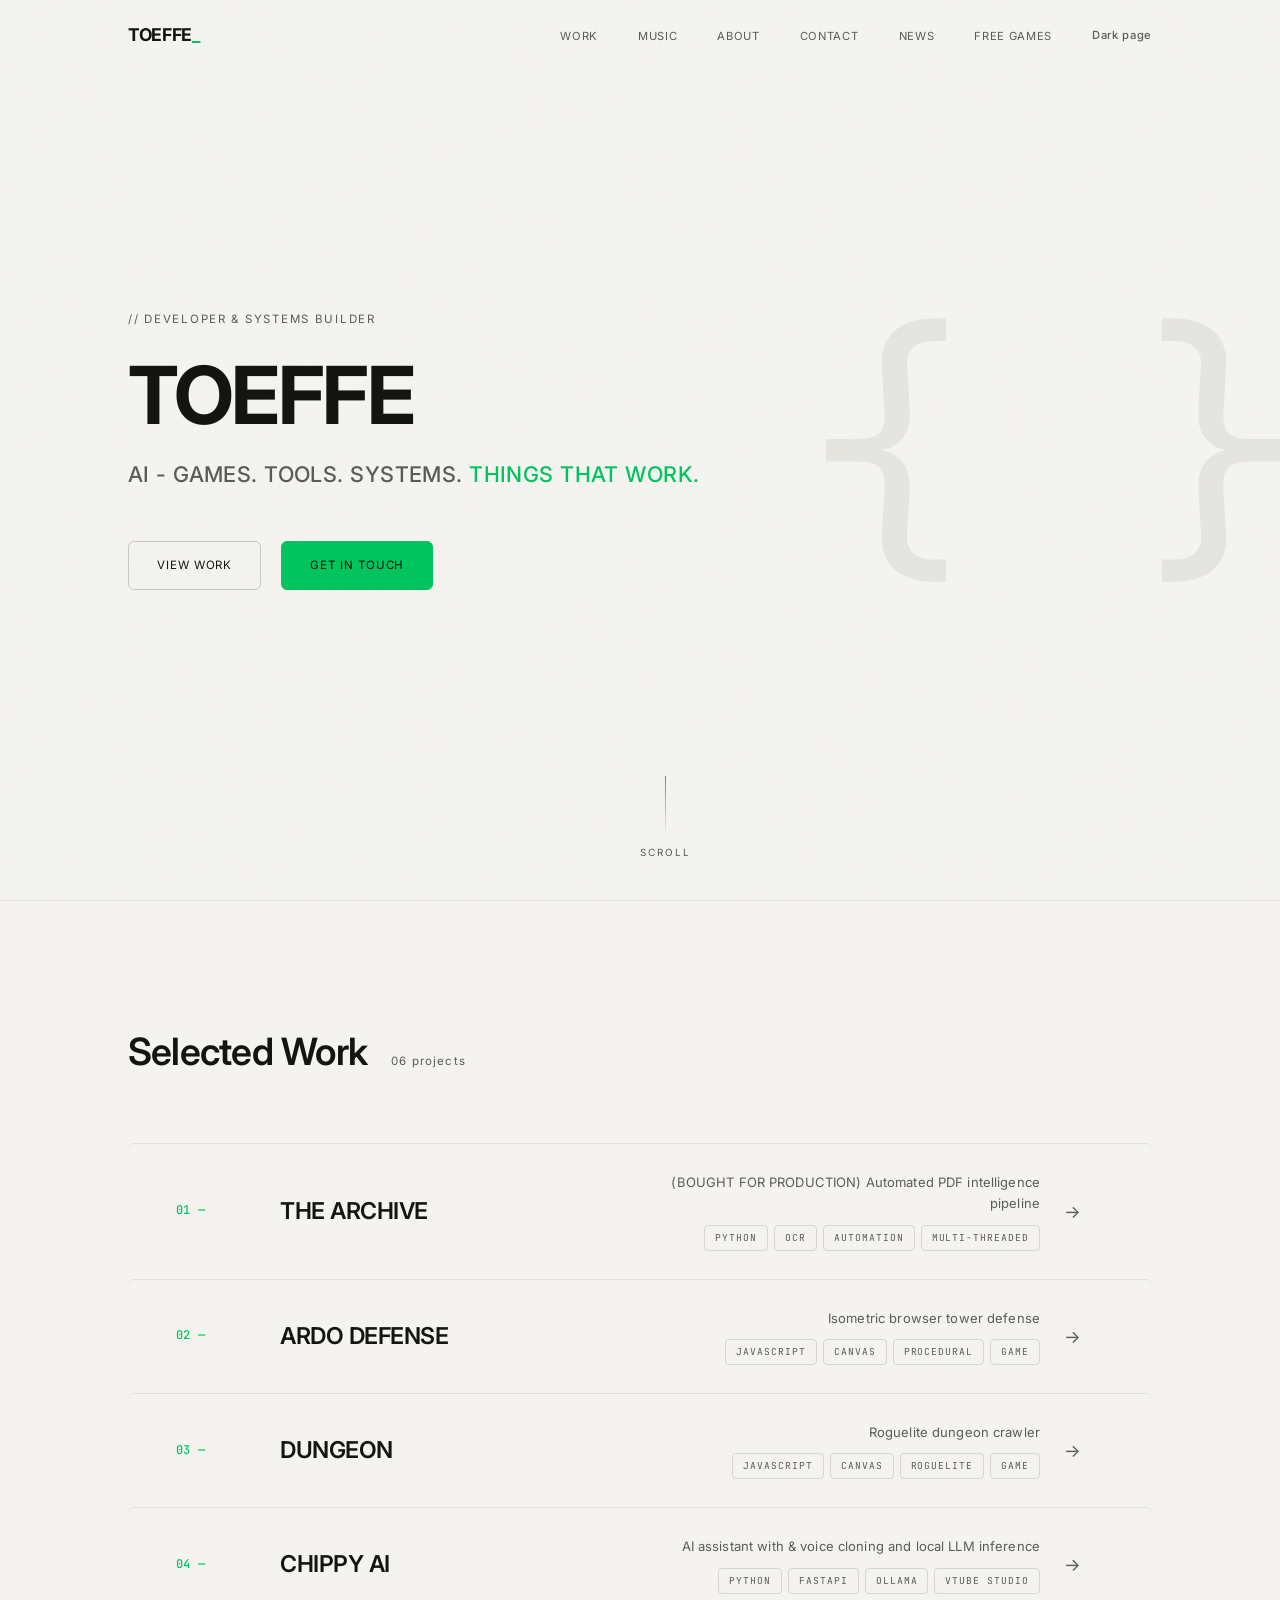
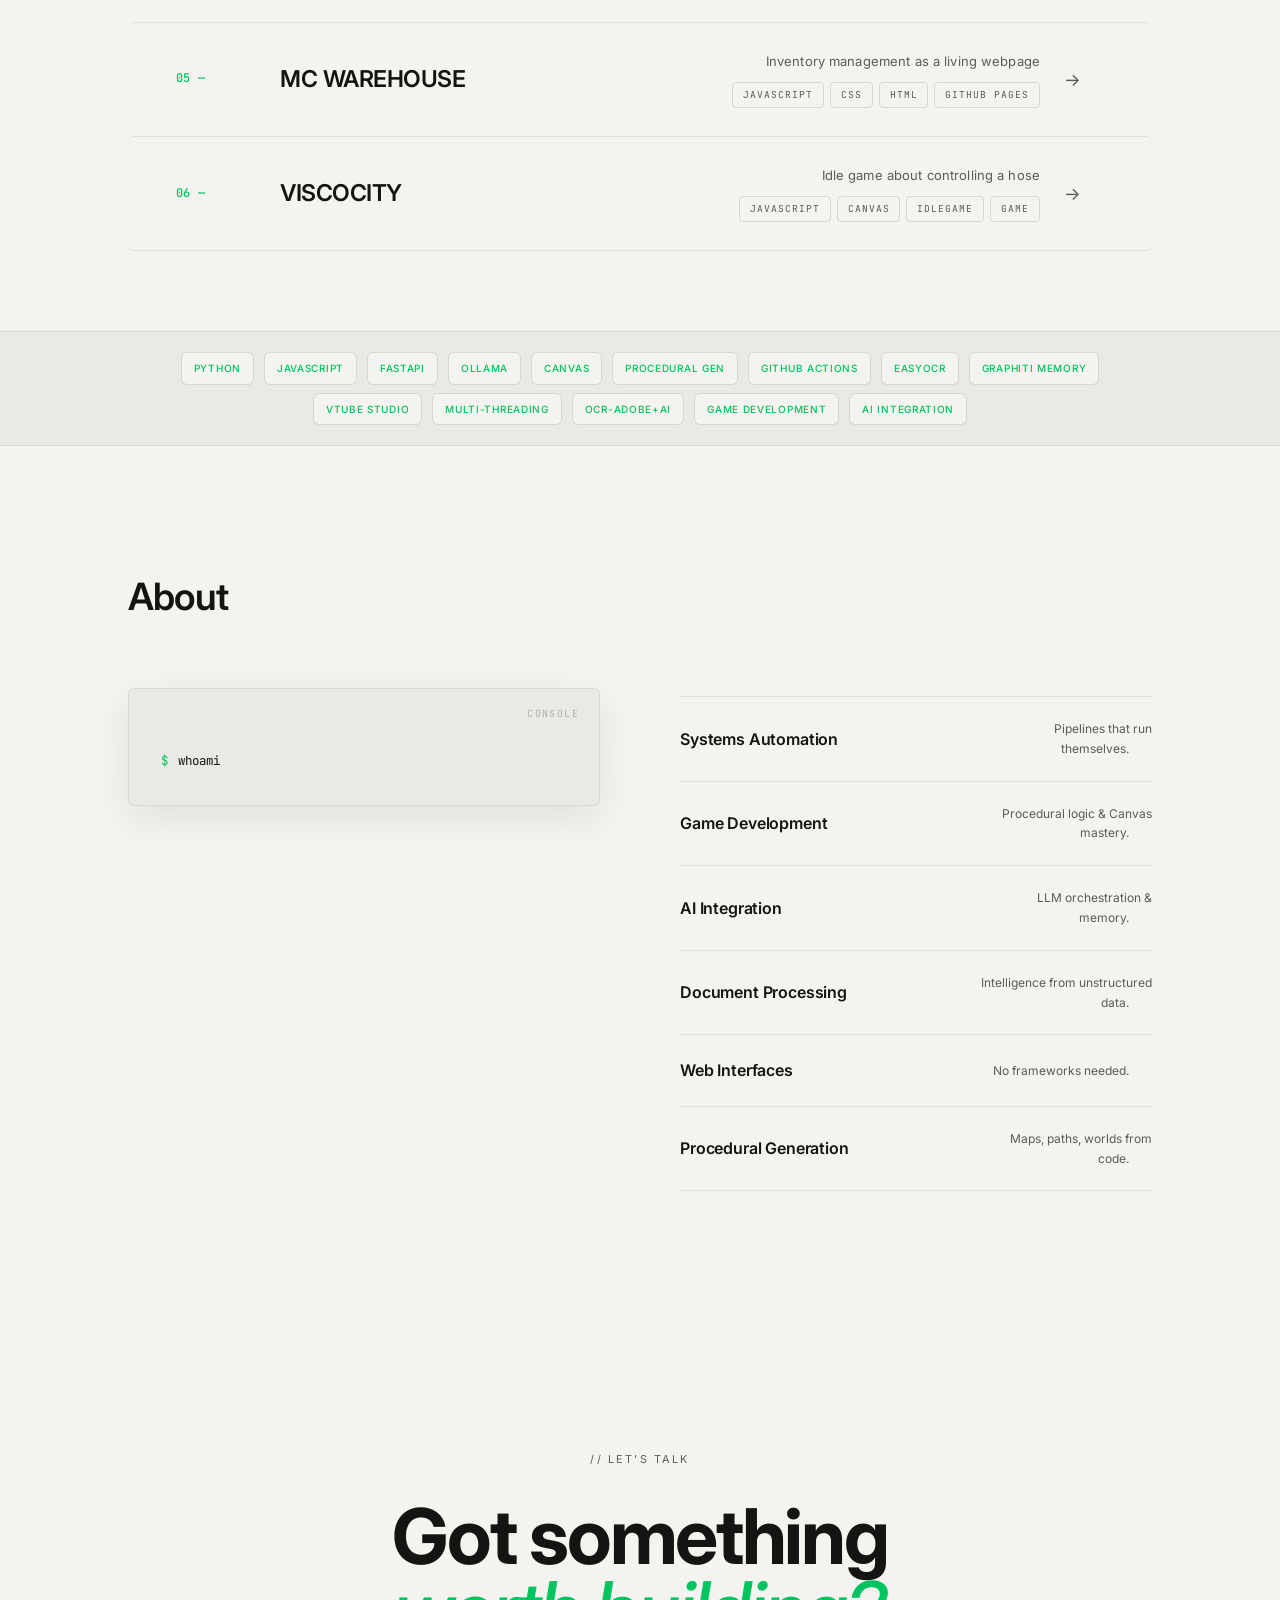
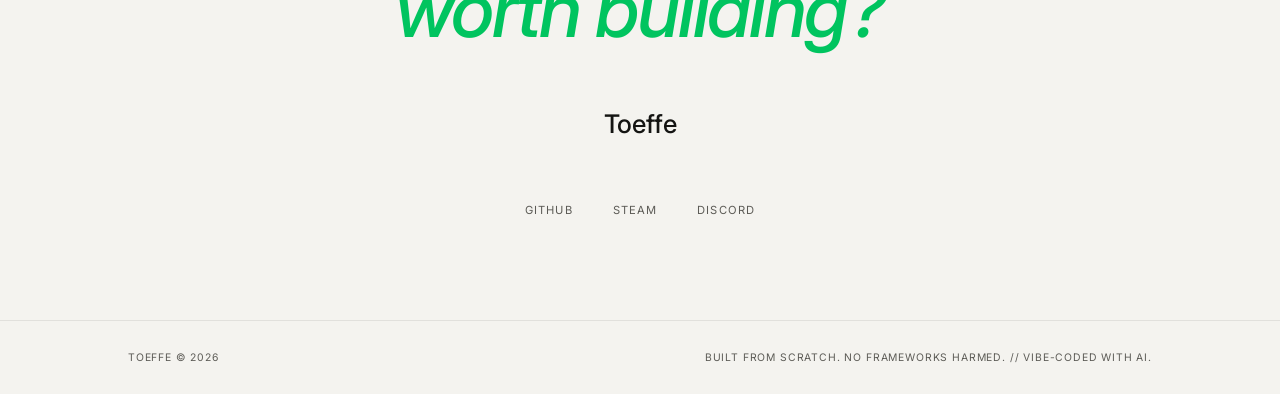
==== commit 9b3c2727: "Add 'Free Games' link to footer in index.html and music.html; update theme handling in theme.js" ====
--- a/index.html
+++ b/index.html
@@ -766,7 +766,8 @@
         <li><a href="music.html">Music</a></li>
         <li><a href="#about" data-section="about">About</a></li>
         <li><a href="#contact" data-section="contact">Contact</a></li>
-	<li><a href="news.html">News</a></li>
+        <li><a href="news.html">News</a></li>
+        <li><a href="freegames.html">Free Games</a></li>
       </ul>
       <button type="button" class="theme-toggle" id="themeToggle" aria-label="Switch theme" aria-pressed="false"></button>
     </div>
--- a/professional.css
+++ b/professional.css
@@ -106,6 +106,22 @@
   font-family: 'Inter', system-ui, sans-serif;
   font-size: 0.7rem;
   letter-spacing: 0.06em;
+}
+
+/* Sentence-case labels from theme.js ("Bright page" / "Dark page"); keep on one line in tight nav. */
+.theme-toggle {
+  text-transform: none;
+  white-space: nowrap;
+  font-weight: 500;
+  color: var(--muted);
+  background: transparent;
+  border: none;
+  padding: 4px 0;
+  transition: color 0.2s ease;
+}
+
+.theme-toggle:hover {
+  color: var(--accent);
 }
 
 /* Narrow tablet / small laptop: keep row nav but tighter */
@@ -594,3 +610,86 @@
     animation: none !important;
   }
 }
+
+/* ─── Free games page ─── */
+.status-strip {
+  border-top: 1px solid var(--rule);
+  border-bottom: 1px solid var(--rule);
+}
+
+#filters {
+  padding-left: 0;
+  padding-right: 0;
+}
+
+#status-bar {
+  padding: 0;
+}
+
+.status-bar-inner {
+  display: flex;
+  justify-content: space-between;
+  align-items: center;
+  padding-block: 14px;
+  font-size: 0.65rem;
+  color: var(--muted);
+  letter-spacing: 0.1em;
+  text-transform: uppercase;
+}
+
+#games-section {
+  padding-left: 0;
+  padding-right: 0;
+  padding-bottom: 120px;
+}
+
+.skel-row {
+  padding-left: 48px;
+  padding-right: 48px;
+}
+
+.game-row {
+  cursor: pointer;
+  border-radius: var(--radius-sm);
+  margin-inline: 0;
+  padding: 28px 48px;
+}
+
+.game-row:hover {
+  margin-inline: 0;
+  padding-left: 48px;
+  padding-right: 48px;
+}
+
+.game-name {
+  font-family: 'Inter', system-ui, sans-serif;
+  font-weight: 600;
+  font-size: clamp(1.05rem, 2vw, 1.35rem);
+  letter-spacing: -0.02em;
+}
+
+.game-platform,
+.game-worth,
+.game-end {
+  font-family: 'Inter', system-ui, sans-serif;
+}
+
+.game-meta {
+  max-width: min(360px, 42vw);
+}
+
+@media (max-width: 900px) {
+  .game-row,
+  .game-row:hover {
+    padding: 22px 24px;
+  }
+
+  .skel-row {
+    padding-left: 24px;
+    padding-right: 24px;
+  }
+
+  #games-section {
+    padding-bottom: 80px;
+  }
+}
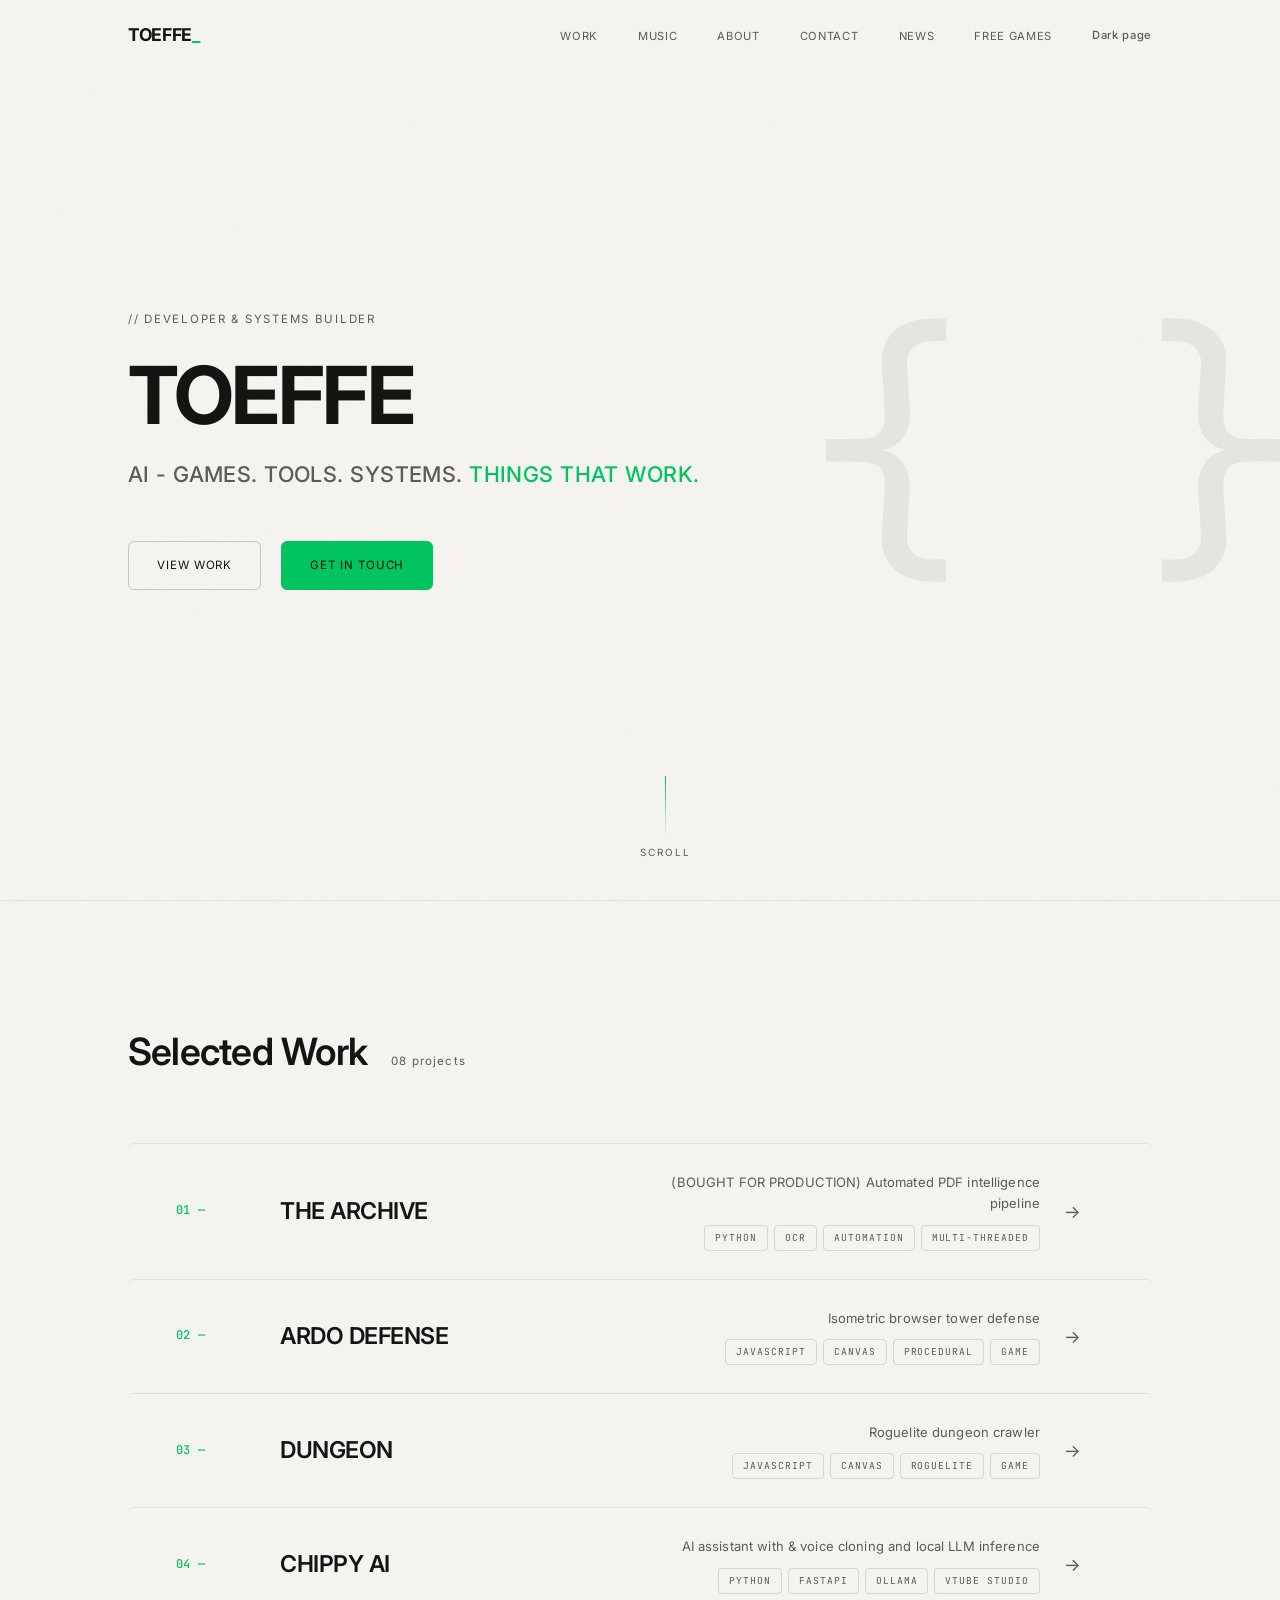
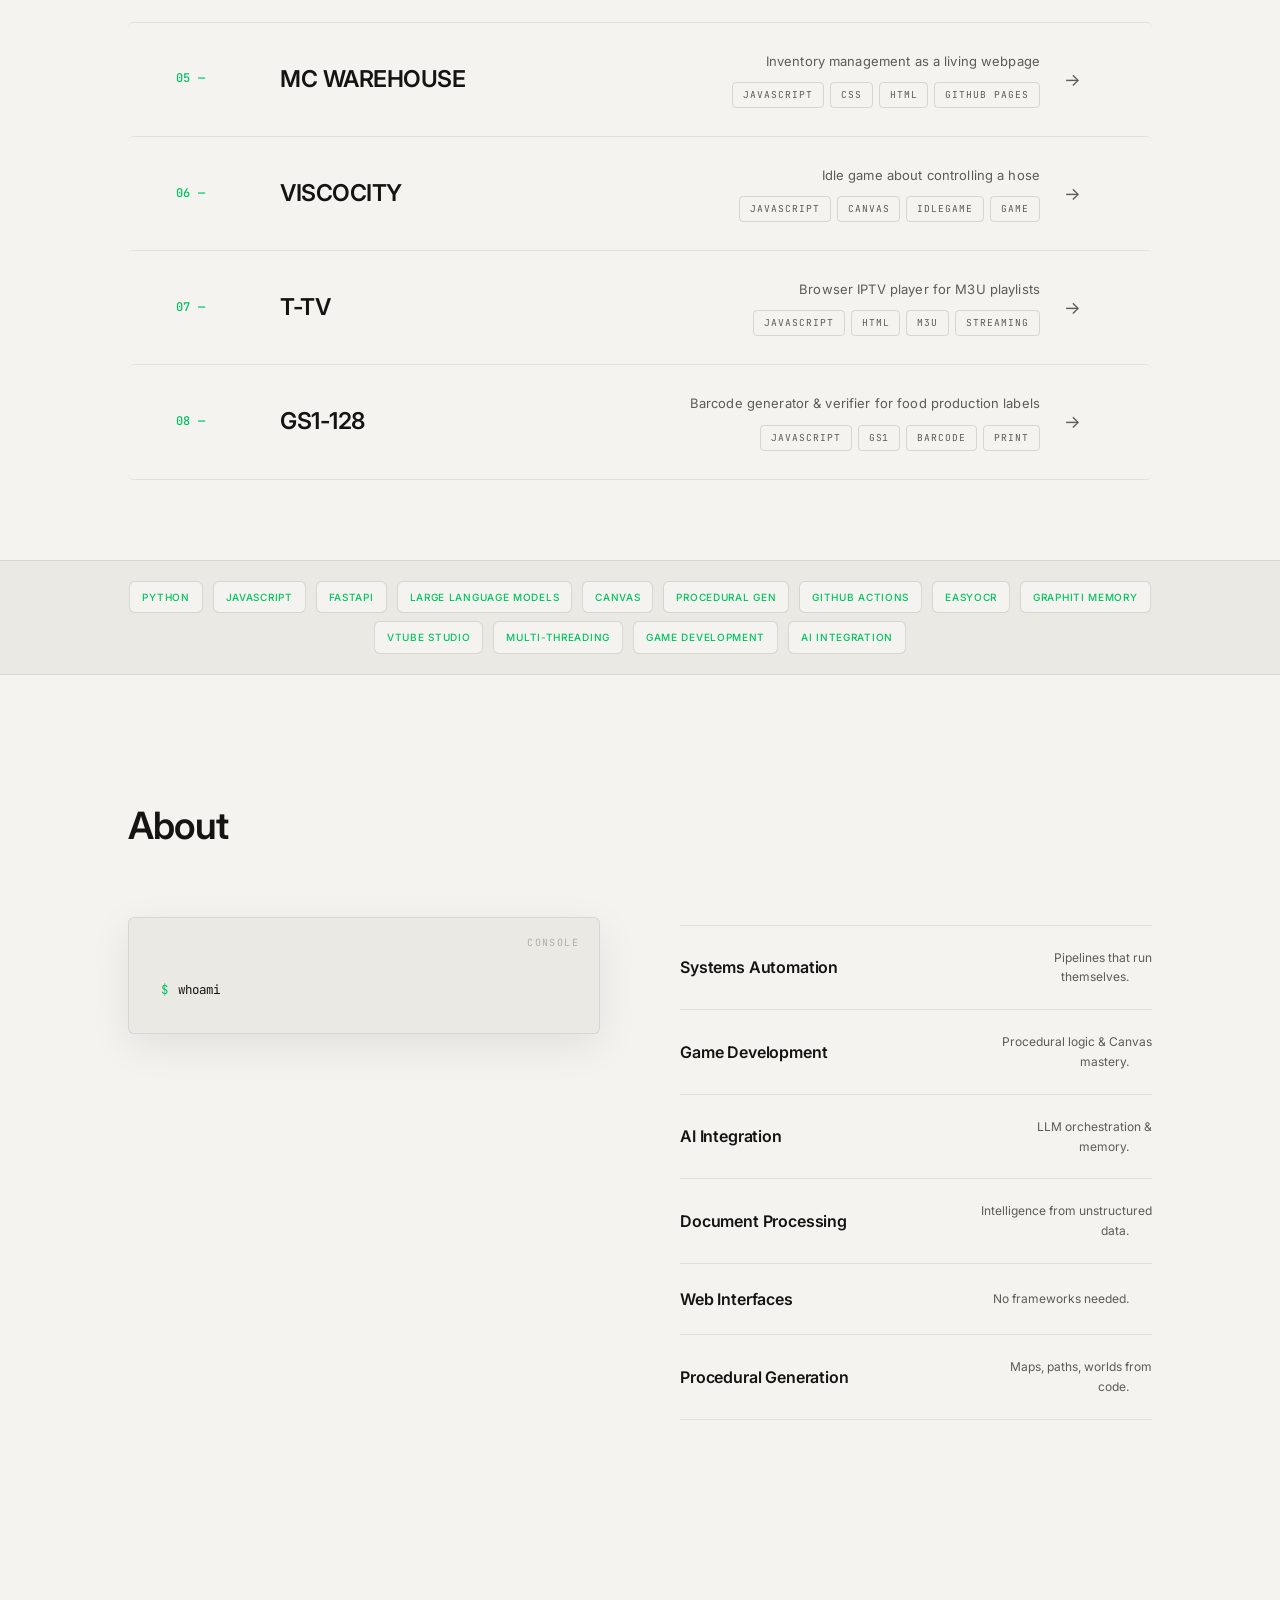
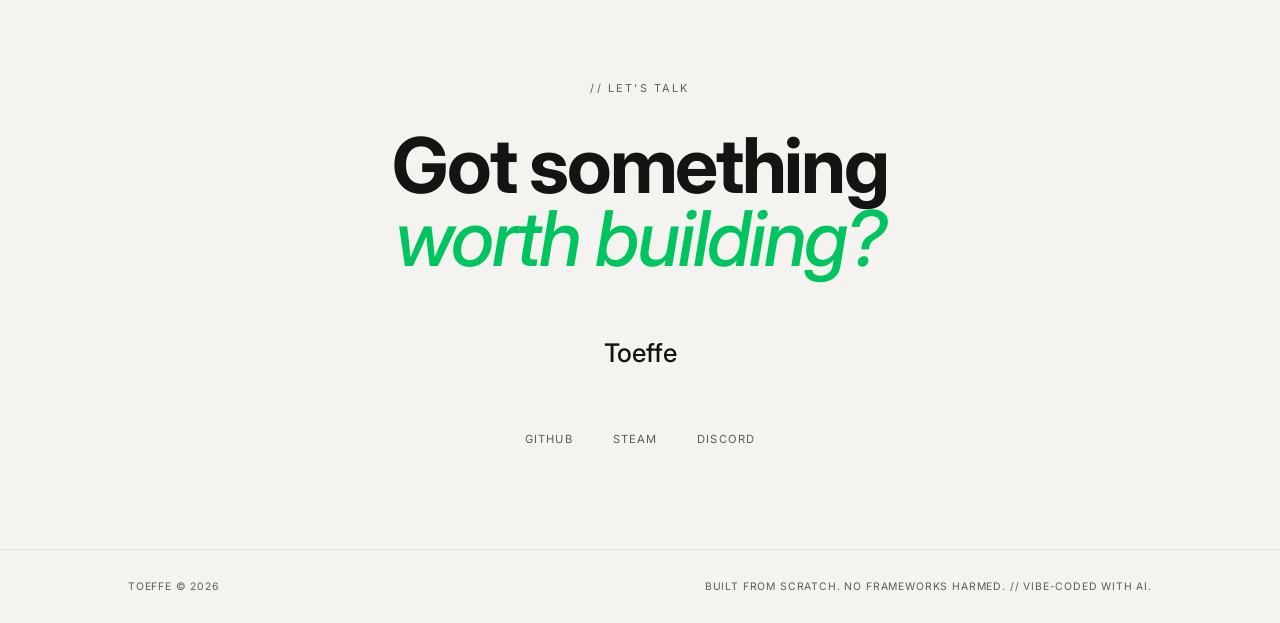
==== commit 64f77da7: "Enhance work section in index.html by adding two new projects (T-TV and GS1-128) and updating projec" ====
--- a/index.html
+++ b/index.html
@@ -715,6 +715,8 @@
 .reveal-stagger.visible > *:nth-child(4) { opacity:1; transform:none; transition-delay: 0.24s; }
 .reveal-stagger.visible > *:nth-child(5) { opacity:1; transform:none; transition-delay: 0.32s; }
 .reveal-stagger.visible > *:nth-child(6) { opacity:1; transform:none; transition-delay: 0.48s; }
+.reveal-stagger.visible > *:nth-child(7) { opacity:1; transform:none; transition-delay: 0.56s; }
+.reveal-stagger.visible > *:nth-child(8) { opacity:1; transform:none; transition-delay: 0.64s; }
 
 /* ─── RESPONSIVE ─── */
 @media (max-width: 900px) {
@@ -749,6 +751,7 @@
 <div class="preview-card" id="previewCard">
   <span class="preview-card-title" id="previewTitle"></span>
   <ul id="previewList"></ul>
+  <a class="preview-card-link" id="previewGithub" href="#" target="_blank" rel="noopener" hidden>GitHub →</a>
 </div>
 
 <!-- ─── NAV ─── -->
@@ -800,7 +803,7 @@
 <section id="work">
   <div class="layout-container section-header reveal">
     <span class="section-label">Selected Work</span>
-    <span class="section-count">06 projects</span>
+    <span class="section-count">08 projects</span>
   </div>
 
   <div class="layout-container reveal-stagger" id="workRows">
@@ -912,6 +915,44 @@
       </div>
       <span class="work-arrow">→</span>
     </a>
+
+    <!-- 07 -->
+    <a class="work-row" href="https://tv.toeffe.uk/" target="_blank" rel="noopener"
+      data-title="T-TV"
+      data-github="https://github.com/toeffe/IpTV"
+      data-bullets="📺 M3U URL + paste import|⭐ Favorites &amp; broken-stream filter|▶️ Live HLS playback|🌓 Dark/light theme">
+      <span class="work-num">07 —</span>
+      <span class="work-name">T-TV</span>
+      <div class="work-meta">
+        <span class="work-desc">Browser IPTV player for M3U playlists</span>
+        <div class="work-tags">
+          <span class="tag">JavaScript</span>
+          <span class="tag">HTML</span>
+          <span class="tag">M3U</span>
+          <span class="tag">Streaming</span>
+        </div>
+      </div>
+      <span class="work-arrow">→</span>
+    </a>
+
+    <!-- 08 -->
+    <a class="work-row" href="https://gs128.toeffe.uk/" target="_blank" rel="noopener"
+      data-title="GS1-128"
+      data-github="https://github.com/toeffe/GS1-128"
+      data-bullets="🏷️ Up to 3 GS1-128 barcodes per label|📦 SSCC serial tracking|📷 Photo barcode scan|🖨️ Zebra print layouts">
+      <span class="work-num">08 —</span>
+      <span class="work-name">GS1-128</span>
+      <div class="work-meta">
+        <span class="work-desc">Barcode generator &amp; verifier for food production labels</span>
+        <div class="work-tags">
+          <span class="tag">JavaScript</span>
+          <span class="tag">GS1</span>
+          <span class="tag">Barcode</span>
+          <span class="tag">Print</span>
+        </div>
+      </div>
+      <span class="work-arrow">→</span>
+    </a>
   </div>
 </section>
 
@@ -921,7 +962,7 @@
     <span class="skill-pill">Python</span>
     <span class="skill-pill">JavaScript</span>
     <span class="skill-pill">FastAPI</span>
-    <span class="skill-pill">Ollama</span>
+    <span class="skill-pill">Large Language Models</span>
     <span class="skill-pill">Canvas</span>
     <span class="skill-pill">Procedural Gen</span>
     <span class="skill-pill">GitHub Actions</span>
@@ -929,7 +970,6 @@
     <span class="skill-pill">Graphiti Memory</span>
     <span class="skill-pill">VTube Studio</span>
     <span class="skill-pill">Multi-threading</span>
-    <span class="skill-pill">OCR-Adobe+AI</span>
     <span class="skill-pill">Game Development</span>
     <span class="skill-pill">AI Integration</span>
   </div>
@@ -1134,6 +1174,7 @@
 const previewCard = document.getElementById('previewCard');
 const previewTitle = document.getElementById('previewTitle');
 const previewList  = document.getElementById('previewList');
+const previewGithub = document.getElementById('previewGithub');
 
 let cardX = 0, cardY = 0, targetCardX = 0, targetCardY = 0;
 
@@ -1143,10 +1184,20 @@
       previewTitle.textContent = row.dataset.title;
       previewList.innerHTML = row.dataset.bullets.split('|')
         .map(b => `<li>${b}</li>`).join('');
+      if (previewGithub) {
+        const gh = row.dataset.github;
+        if (gh) {
+          previewGithub.href = gh;
+          previewGithub.hidden = false;
+        } else {
+          previewGithub.hidden = true;
+        }
+      }
       previewCard.classList.add('visible');
     });
     row.addEventListener('mouseleave', () => {
       previewCard.classList.remove('visible');
+      if (previewGithub) previewGithub.hidden = true;
     });
   });
 
@@ -1176,7 +1227,7 @@
   { type: 'blank' },
   { type: 'cmd',  text: '$ ls ./skills' },
   { type: 'out',  text: 'python  javascript  game-dev' },
-  { type: 'out',  text: 'ai-systems  automation  ocr' },
+  { type: 'out',  text: 'ai-systems  automation' },
   { type: 'blank' },
   { type: 'cmd',  text: '$ cat ./bio.txt' },
   { type: 'out',  text: 'Builder of things that solve actual problems.' },
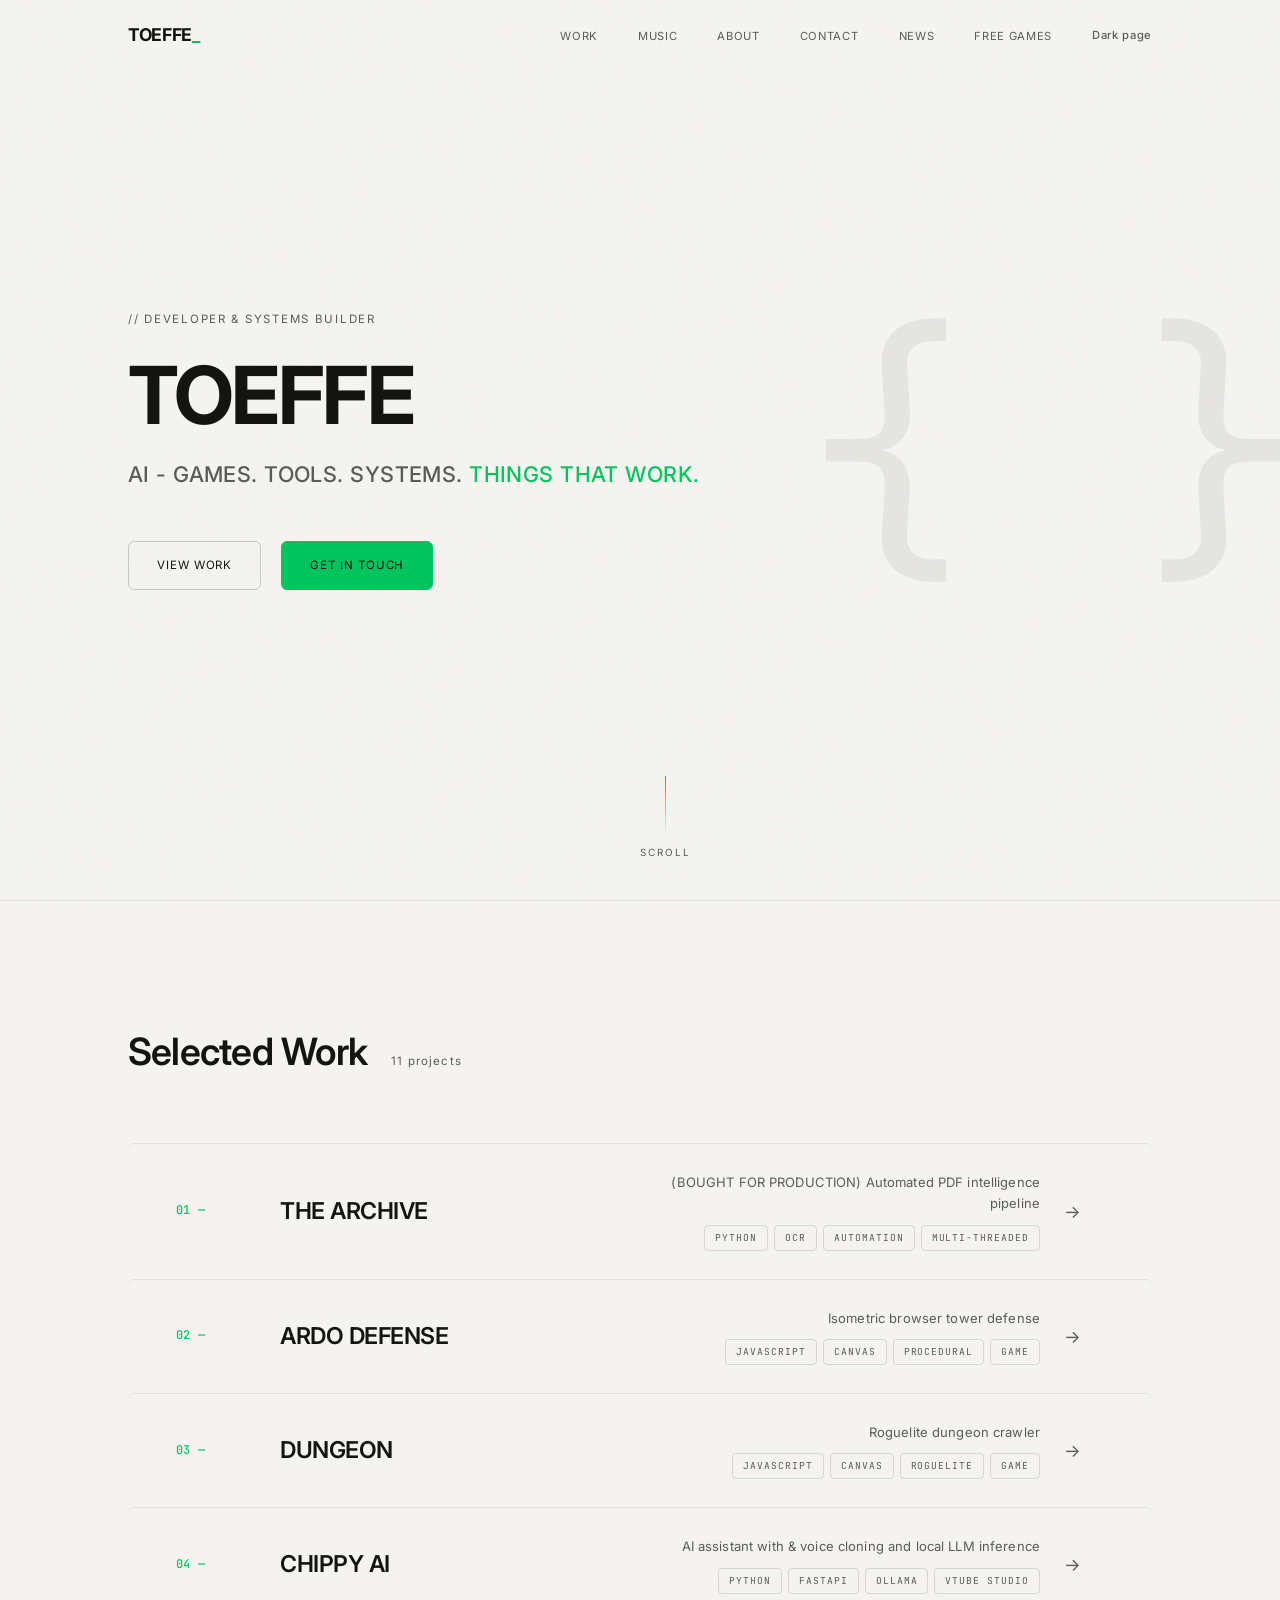
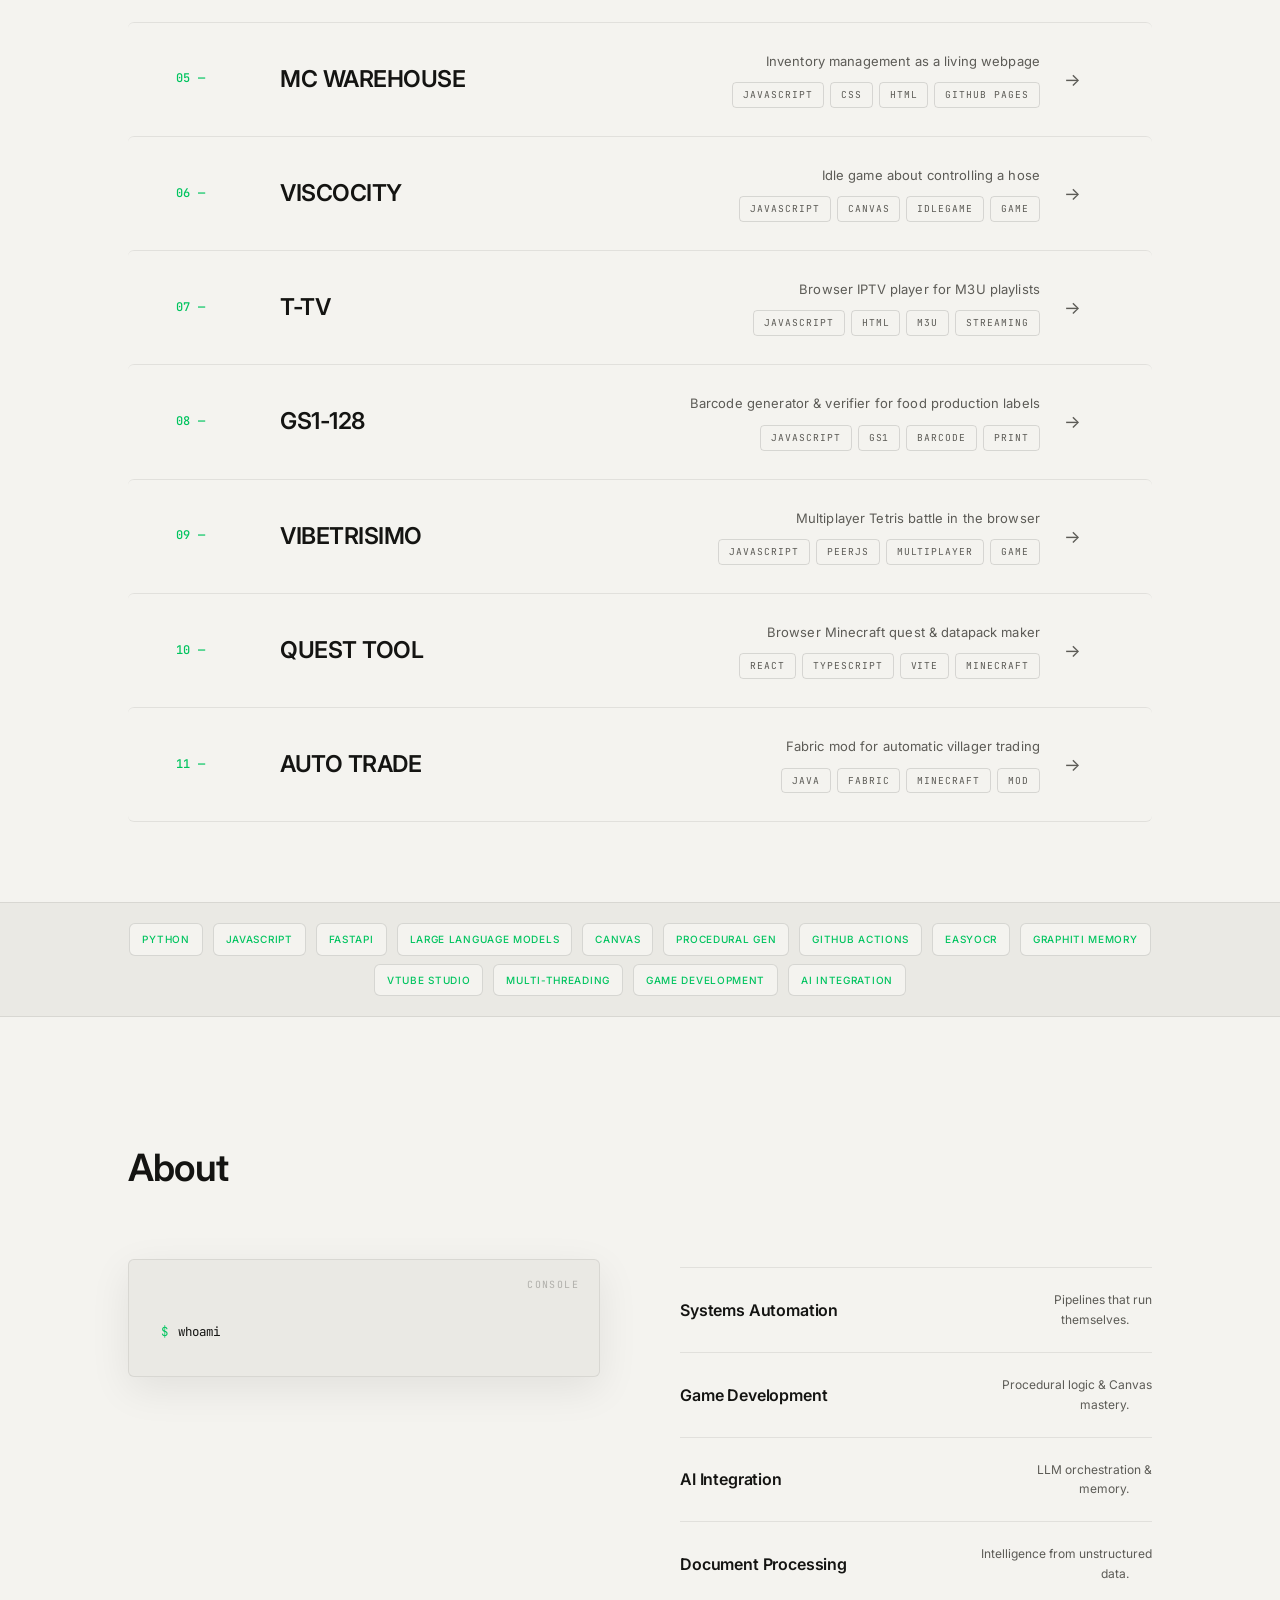
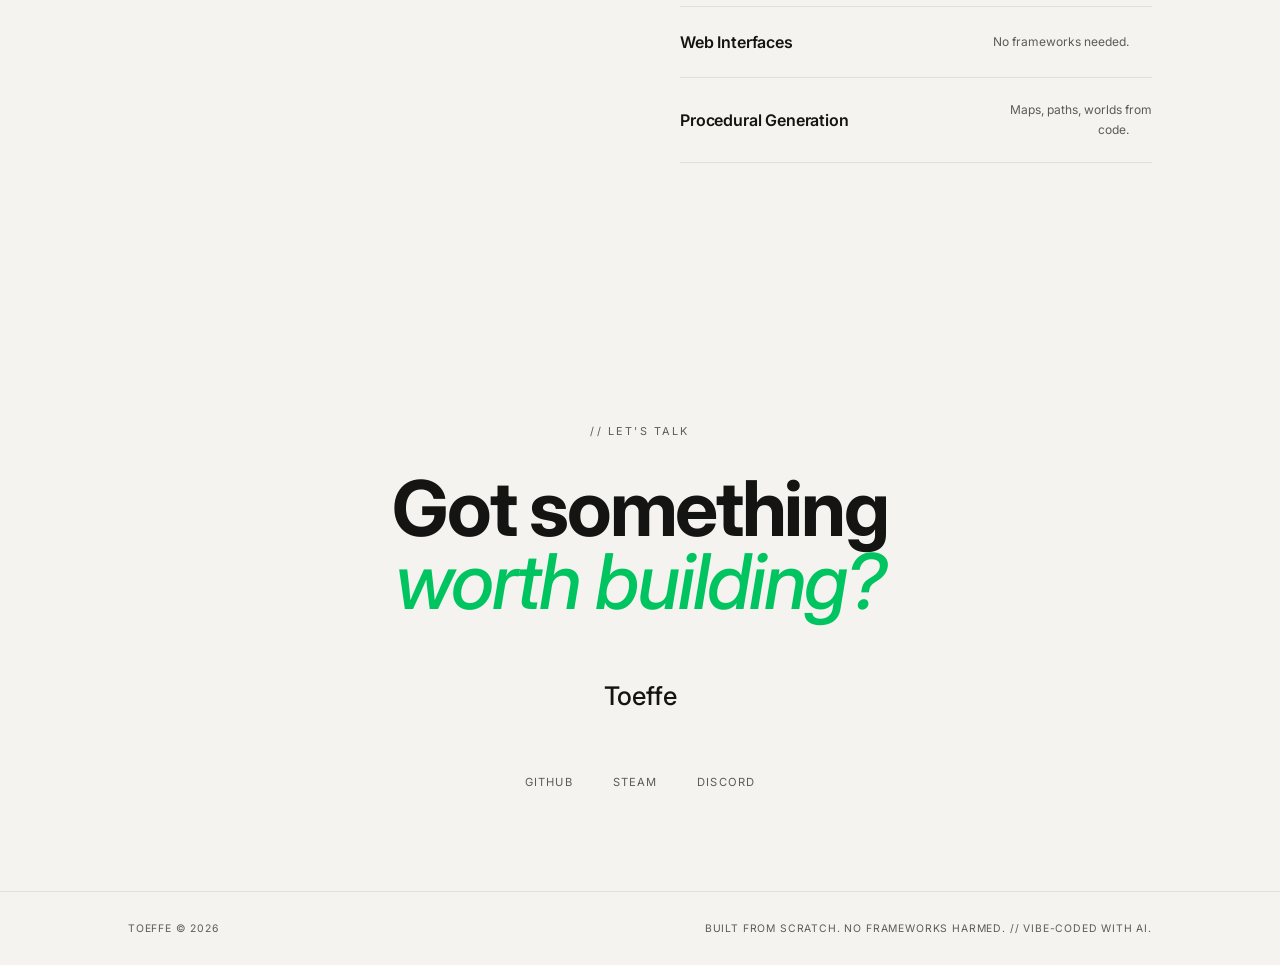
==== commit bf73c99c: "Update work section in index.html by adding three new projects (VIBETRISIMO, QUEST TOOL, AUTO TRADE)" ====
--- a/index.html
+++ b/index.html
@@ -709,14 +709,22 @@
   transform: translateY(28px);
   transition: opacity 0.7s ease, transform 0.7s ease;
 }
-.reveal-stagger.visible > *:nth-child(1) { opacity:1; transform:none; transition-delay: 0s; }
-.reveal-stagger.visible > *:nth-child(2) { opacity:1; transform:none; transition-delay: 0.08s; }
-.reveal-stagger.visible > *:nth-child(3) { opacity:1; transform:none; transition-delay: 0.16s; }
-.reveal-stagger.visible > *:nth-child(4) { opacity:1; transform:none; transition-delay: 0.24s; }
-.reveal-stagger.visible > *:nth-child(5) { opacity:1; transform:none; transition-delay: 0.32s; }
-.reveal-stagger.visible > *:nth-child(6) { opacity:1; transform:none; transition-delay: 0.48s; }
-.reveal-stagger.visible > *:nth-child(7) { opacity:1; transform:none; transition-delay: 0.56s; }
-.reveal-stagger.visible > *:nth-child(8) { opacity:1; transform:none; transition-delay: 0.64s; }
+.reveal-stagger.visible > * {
+  opacity: 1;
+  transform: none;
+  transition-delay: 0.72s;
+}
+.reveal-stagger.visible > *:nth-child(1) { transition-delay: 0s; }
+.reveal-stagger.visible > *:nth-child(2) { transition-delay: 0.08s; }
+.reveal-stagger.visible > *:nth-child(3) { transition-delay: 0.16s; }
+.reveal-stagger.visible > *:nth-child(4) { transition-delay: 0.24s; }
+.reveal-stagger.visible > *:nth-child(5) { transition-delay: 0.32s; }
+.reveal-stagger.visible > *:nth-child(6) { transition-delay: 0.48s; }
+.reveal-stagger.visible > *:nth-child(7) { transition-delay: 0.56s; }
+.reveal-stagger.visible > *:nth-child(8) { transition-delay: 0.64s; }
+.reveal-stagger.visible > *:nth-child(9) { transition-delay: 0.72s; }
+.reveal-stagger.visible > *:nth-child(10) { transition-delay: 0.80s; }
+.reveal-stagger.visible > *:nth-child(11) { transition-delay: 0.88s; }
 
 /* ─── RESPONSIVE ─── */
 @media (max-width: 900px) {
@@ -803,7 +811,7 @@
 <section id="work">
   <div class="layout-container section-header reveal">
     <span class="section-label">Selected Work</span>
-    <span class="section-count">08 projects</span>
+    <span class="section-count">11 projects</span>
   </div>
 
   <div class="layout-container reveal-stagger" id="workRows">
@@ -949,6 +957,63 @@
           <span class="tag">GS1</span>
           <span class="tag">Barcode</span>
           <span class="tag">Print</span>
+        </div>
+      </div>
+      <span class="work-arrow">→</span>
+    </a>
+
+    <!-- 09 -->
+    <a class="work-row" href="https://tetris.toeffe.uk/" target="_blank" rel="noopener"
+      data-title="VIBETRISIMO"
+      data-github="https://github.com/toeffe/tetris_game"
+      data-bullets="🎮 Host &amp; join with room codes|👥 Up to 8 players in battle|🧱 Hold / keep piece|🌐 Danish &amp; English UI">
+      <span class="work-num">09 —</span>
+      <span class="work-name">VIBETRISIMO</span>
+      <div class="work-meta">
+        <span class="work-desc">Multiplayer Tetris battle in the browser</span>
+        <div class="work-tags">
+          <span class="tag">JavaScript</span>
+          <span class="tag">PeerJS</span>
+          <span class="tag">Multiplayer</span>
+          <span class="tag">Game</span>
+        </div>
+      </div>
+      <span class="work-arrow">→</span>
+    </a>
+
+    <!-- 10 -->
+    <a class="work-row" href="https://quest.toeffe.uk/" target="_blank" rel="noopener"
+      data-title="QUEST TOOL"
+      data-github="https://github.com/toeffe/Quest-Tool"
+      data-bullets="📜 Quest authoring &amp; chains|🗺️ Story Flow visual graph|📦 One-click datapack ZIP export|⚔️ Jobs &amp; passive skills|🌐 Danish &amp; English UI">
+      <span class="work-num">10 —</span>
+      <span class="work-name">QUEST TOOL</span>
+      <div class="work-meta">
+        <span class="work-desc">Browser Minecraft quest &amp; datapack maker</span>
+        <div class="work-tags">
+          <span class="tag">React</span>
+          <span class="tag">TypeScript</span>
+          <span class="tag">Vite</span>
+          <span class="tag">Minecraft</span>
+        </div>
+      </div>
+      <span class="work-arrow">→</span>
+    </a>
+
+    <!-- 11 -->
+    <a class="work-row" href="https://github.com/toeffe/auto-trade" target="_blank" rel="noopener"
+      data-title="AUTO TRADE"
+      data-github="https://github.com/toeffe/auto-trade"
+      data-bullets="⌨️ Press V to cycle trade modes|🛒 Sell &amp; buy item pools|🔁 Sell, buy, or both modes|👤 Proximity trade without GUI">
+      <span class="work-num">11 —</span>
+      <span class="work-name">AUTO TRADE</span>
+      <div class="work-meta">
+        <span class="work-desc">Fabric mod for automatic villager trading</span>
+        <div class="work-tags">
+          <span class="tag">Java</span>
+          <span class="tag">Fabric</span>
+          <span class="tag">Minecraft</span>
+          <span class="tag">Mod</span>
         </div>
       </div>
       <span class="work-arrow">→</span>
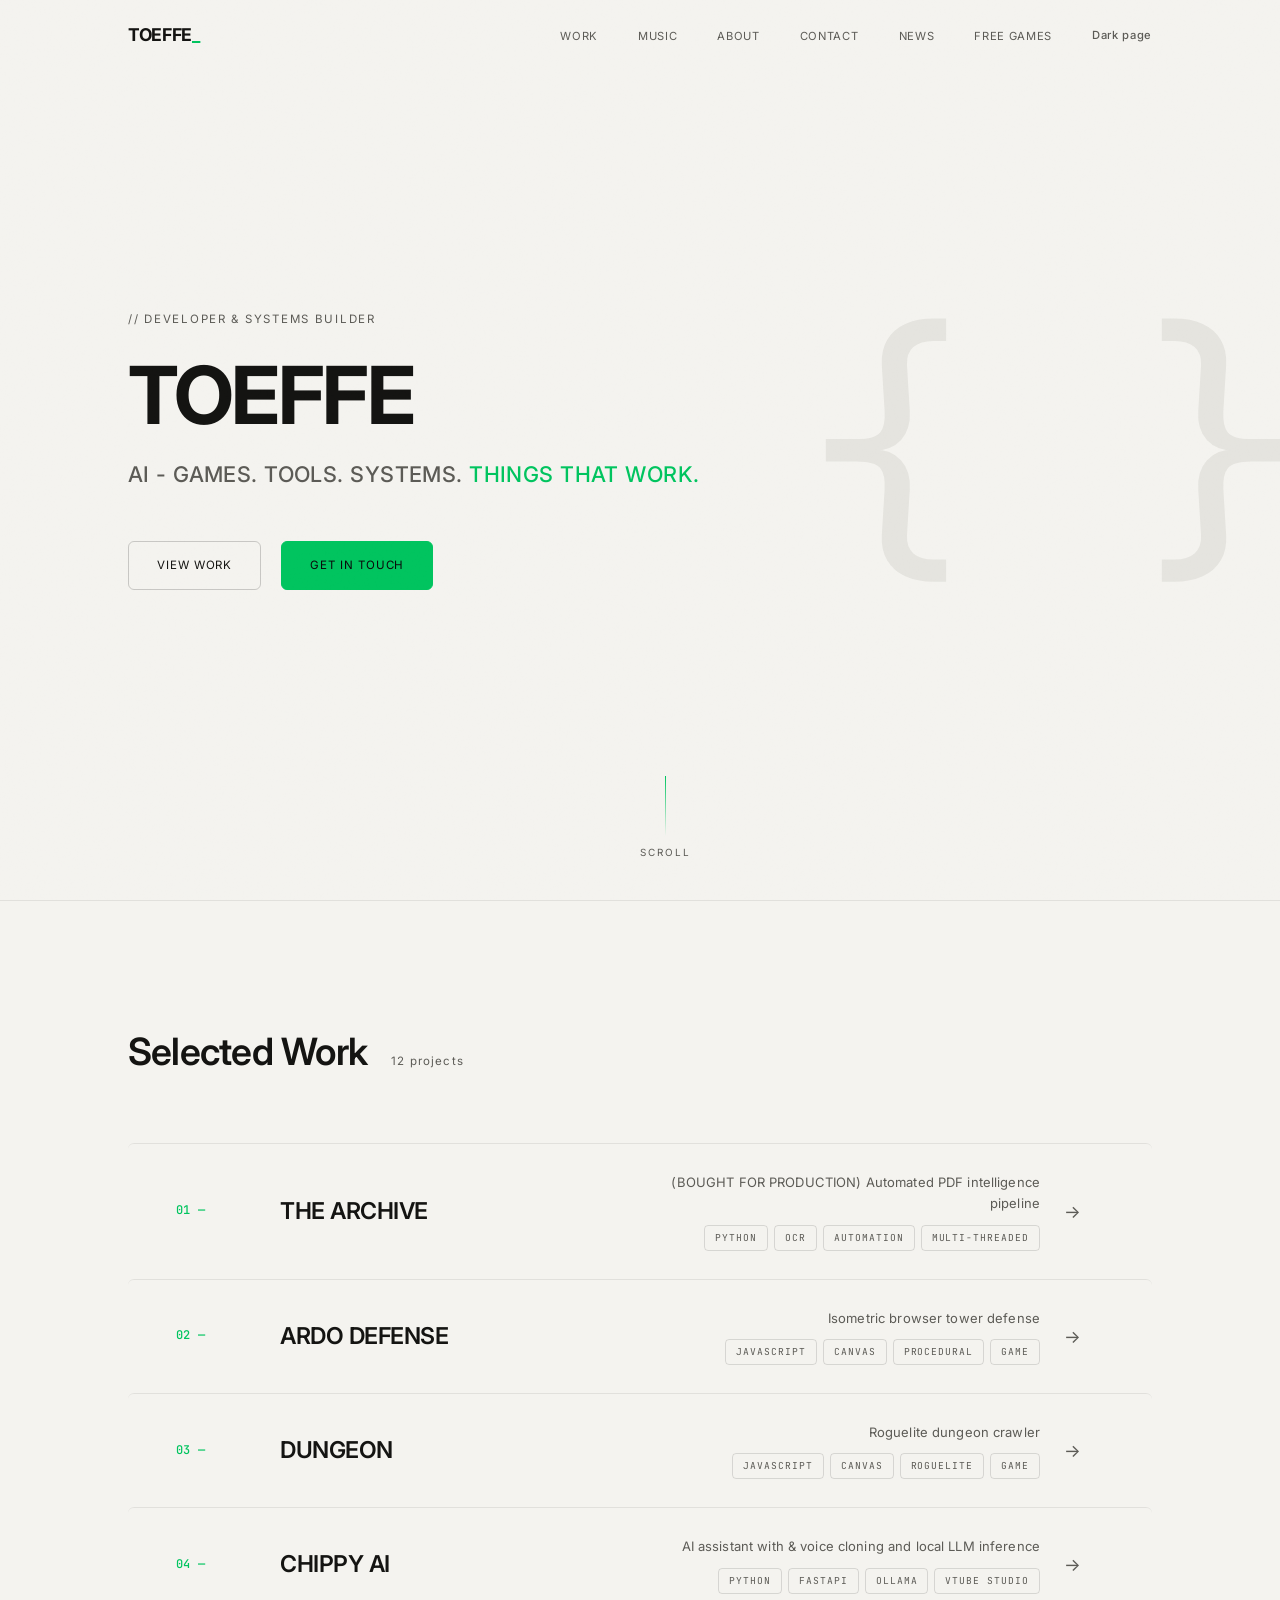
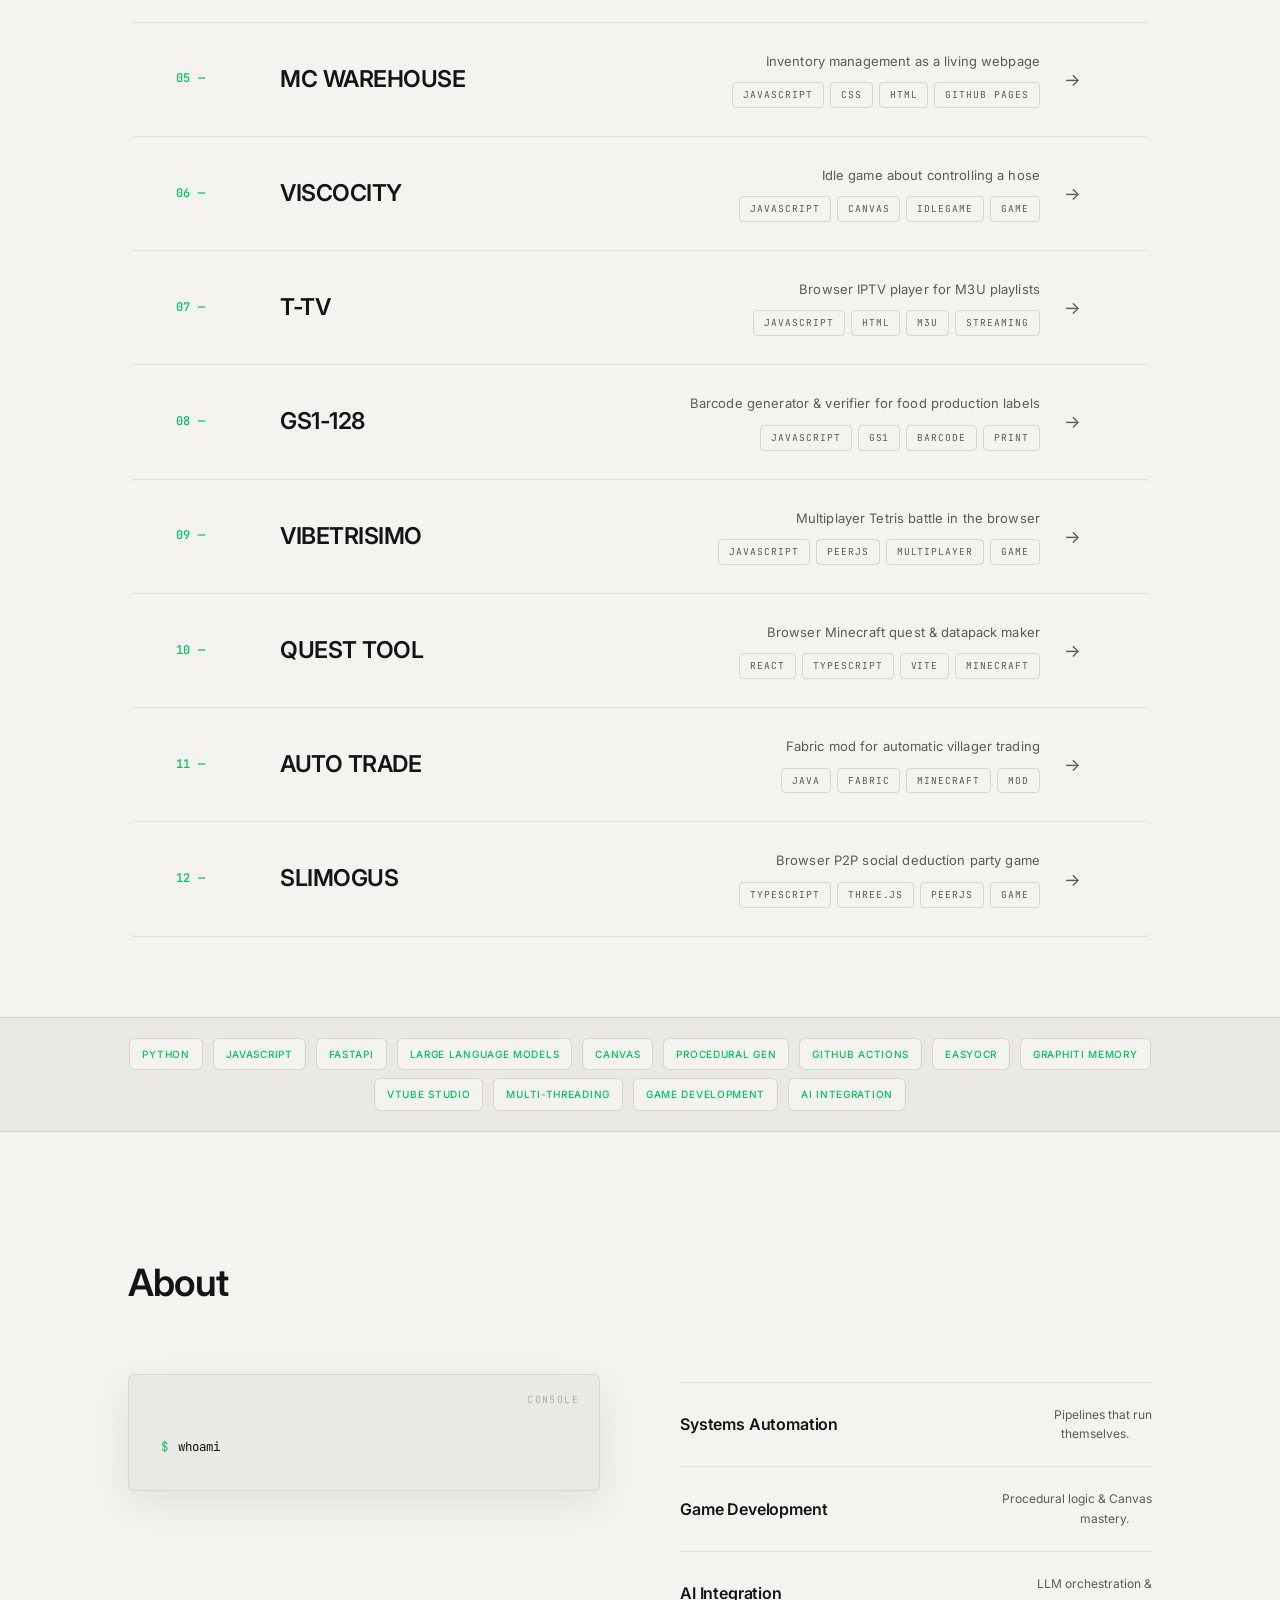
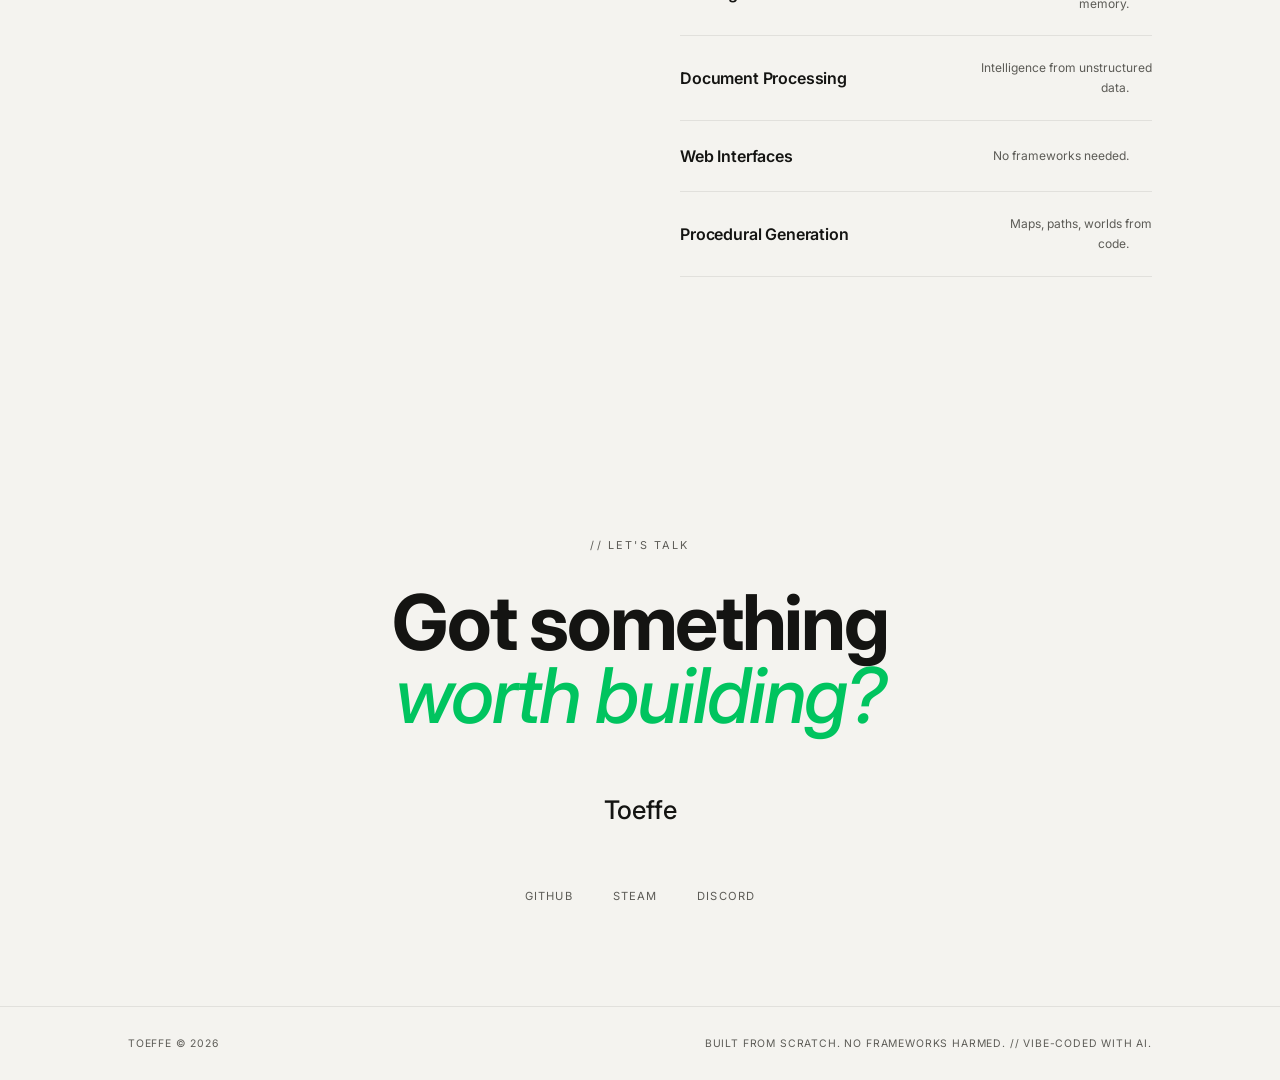
==== commit ce9c8fc0: "Update work section in index.html by adding a new project (SLIMOGUS) and adjusting project count to " ====
--- a/index.html
+++ b/index.html
@@ -725,6 +725,7 @@
 .reveal-stagger.visible > *:nth-child(9) { transition-delay: 0.72s; }
 .reveal-stagger.visible > *:nth-child(10) { transition-delay: 0.80s; }
 .reveal-stagger.visible > *:nth-child(11) { transition-delay: 0.88s; }
+.reveal-stagger.visible > *:nth-child(12) { transition-delay: 0.96s; }
 
 /* ─── RESPONSIVE ─── */
 @media (max-width: 900px) {
@@ -811,7 +812,7 @@
 <section id="work">
   <div class="layout-container section-header reveal">
     <span class="section-label">Selected Work</span>
-    <span class="section-count">11 projects</span>
+    <span class="section-count">12 projects</span>
   </div>
 
   <div class="layout-container reveal-stagger" id="workRows">
@@ -1014,6 +1015,25 @@
           <span class="tag">Fabric</span>
           <span class="tag">Minecraft</span>
           <span class="tag">Mod</span>
+        </div>
+      </div>
+      <span class="work-arrow">→</span>
+    </a>
+
+    <!-- 12 -->
+    <a class="work-row" href="https://slimogus.toeffe.uk/" target="_blank" rel="noopener"
+      data-title="SLIMOGUS"
+      data-github="https://github.com/toeffe/SliMogus"
+      data-bullets="🔗 Peer-to-peer room codes|🕵️ Tasks, sabotages &amp; meetings|🧊 Deterministic lockstep sim|🎮 First-person Three.js world">
+      <span class="work-num">12 —</span>
+      <span class="work-name">SLIMOGUS</span>
+      <div class="work-meta">
+        <span class="work-desc">Browser P2P social deduction party game</span>
+        <div class="work-tags">
+          <span class="tag">TypeScript</span>
+          <span class="tag">Three.js</span>
+          <span class="tag">PeerJS</span>
+          <span class="tag">Game</span>
         </div>
       </div>
       <span class="work-arrow">→</span>
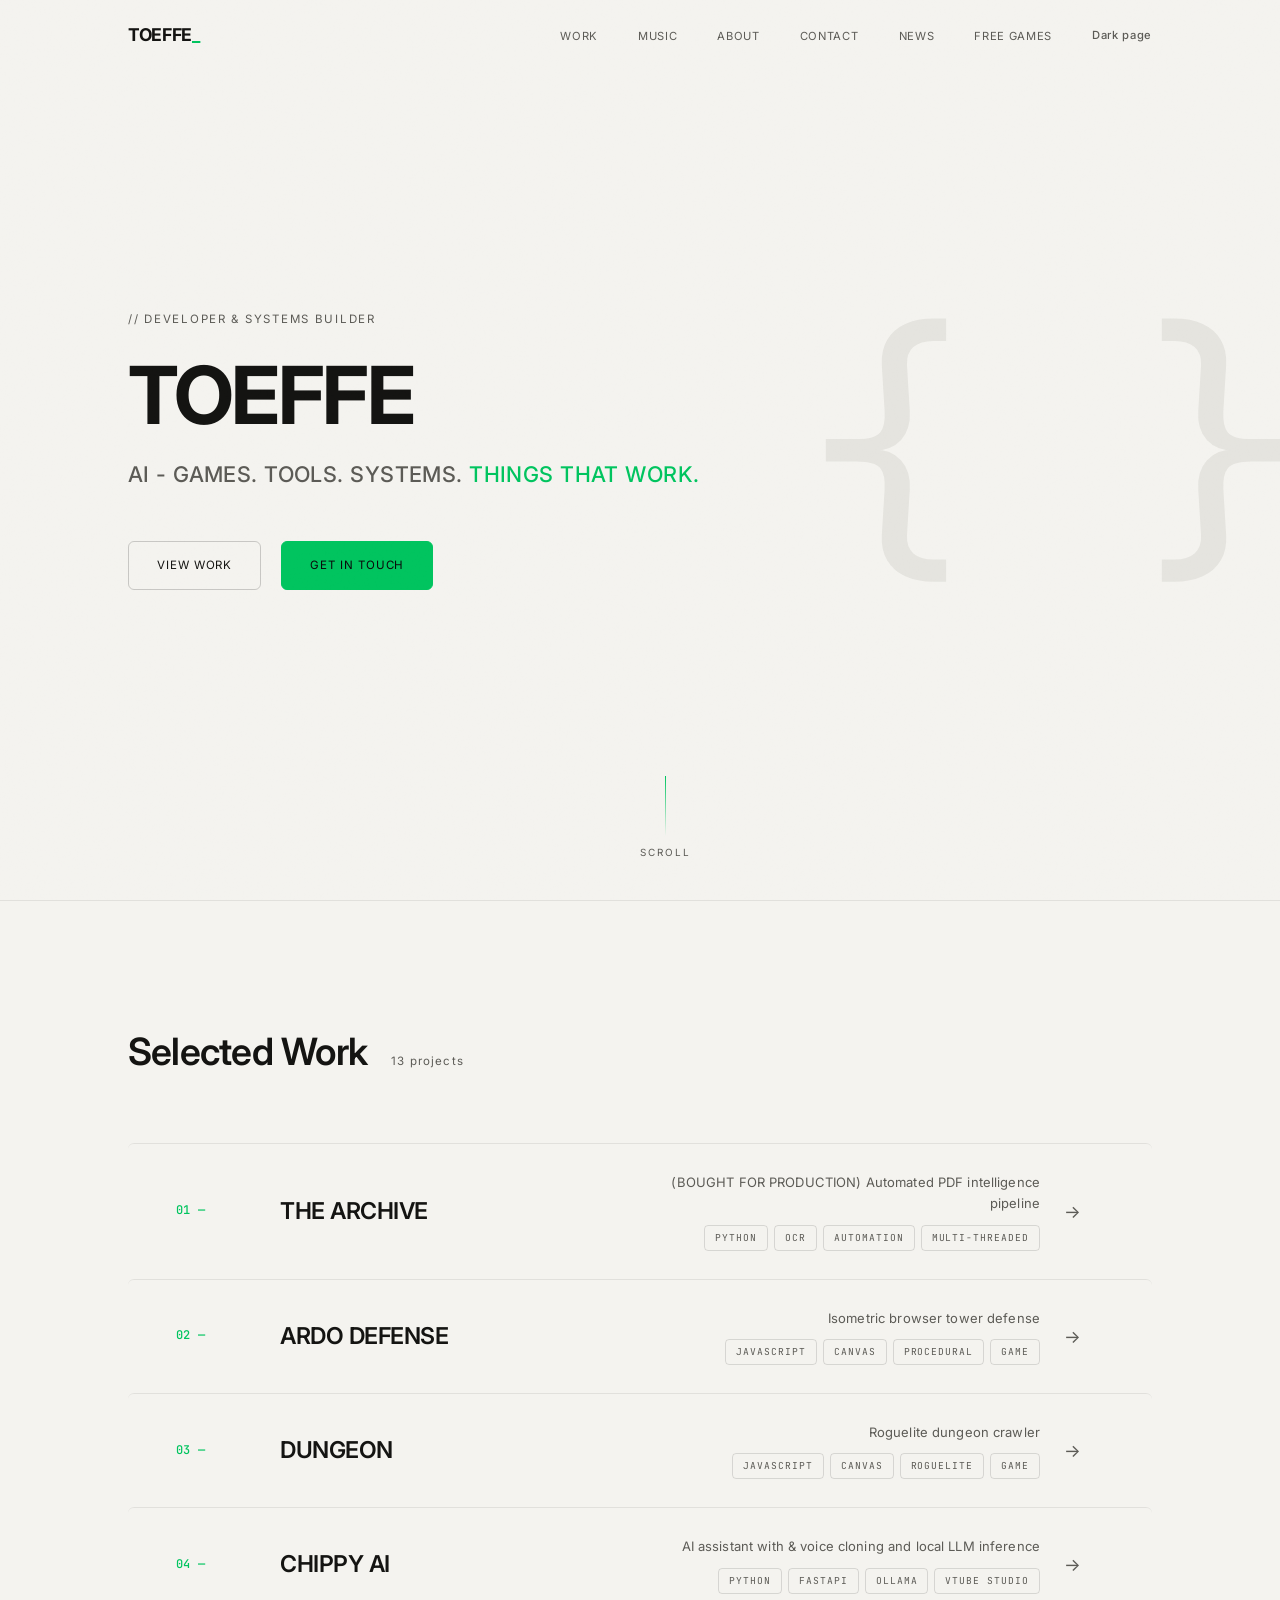
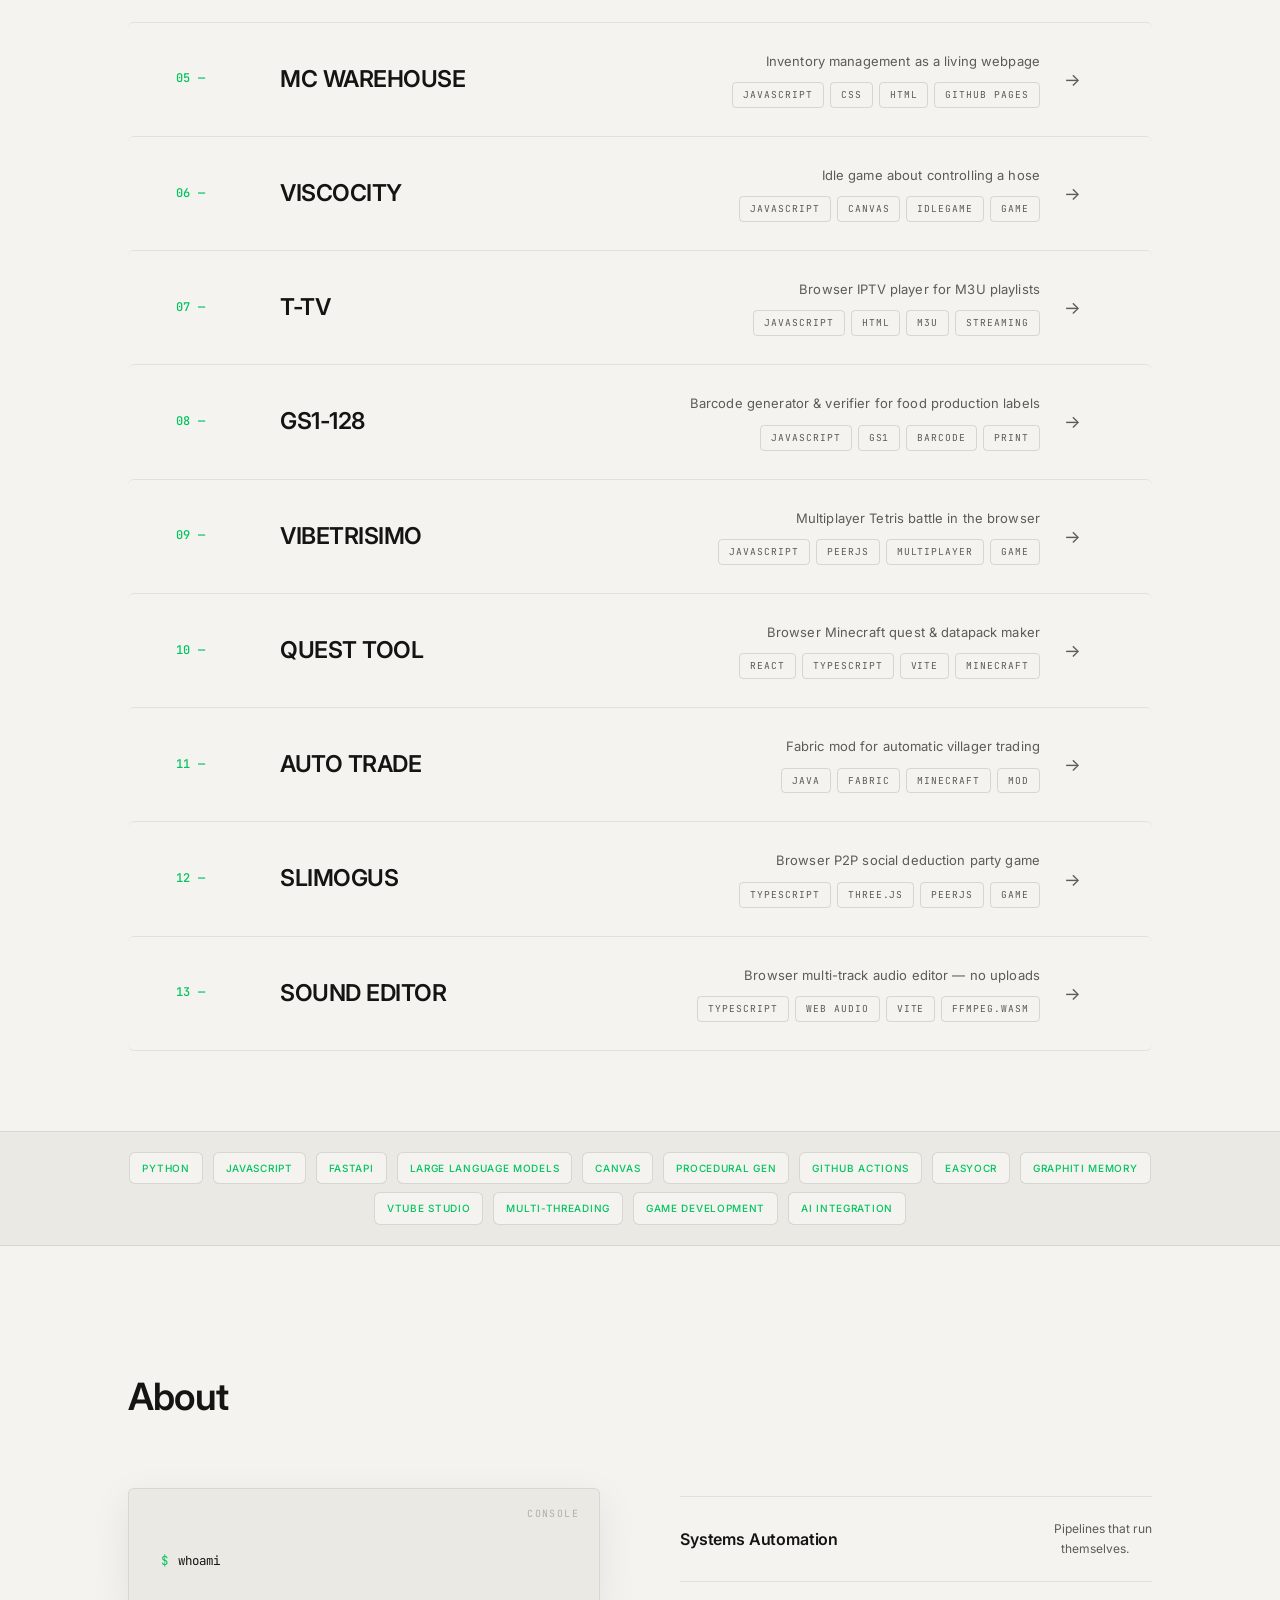
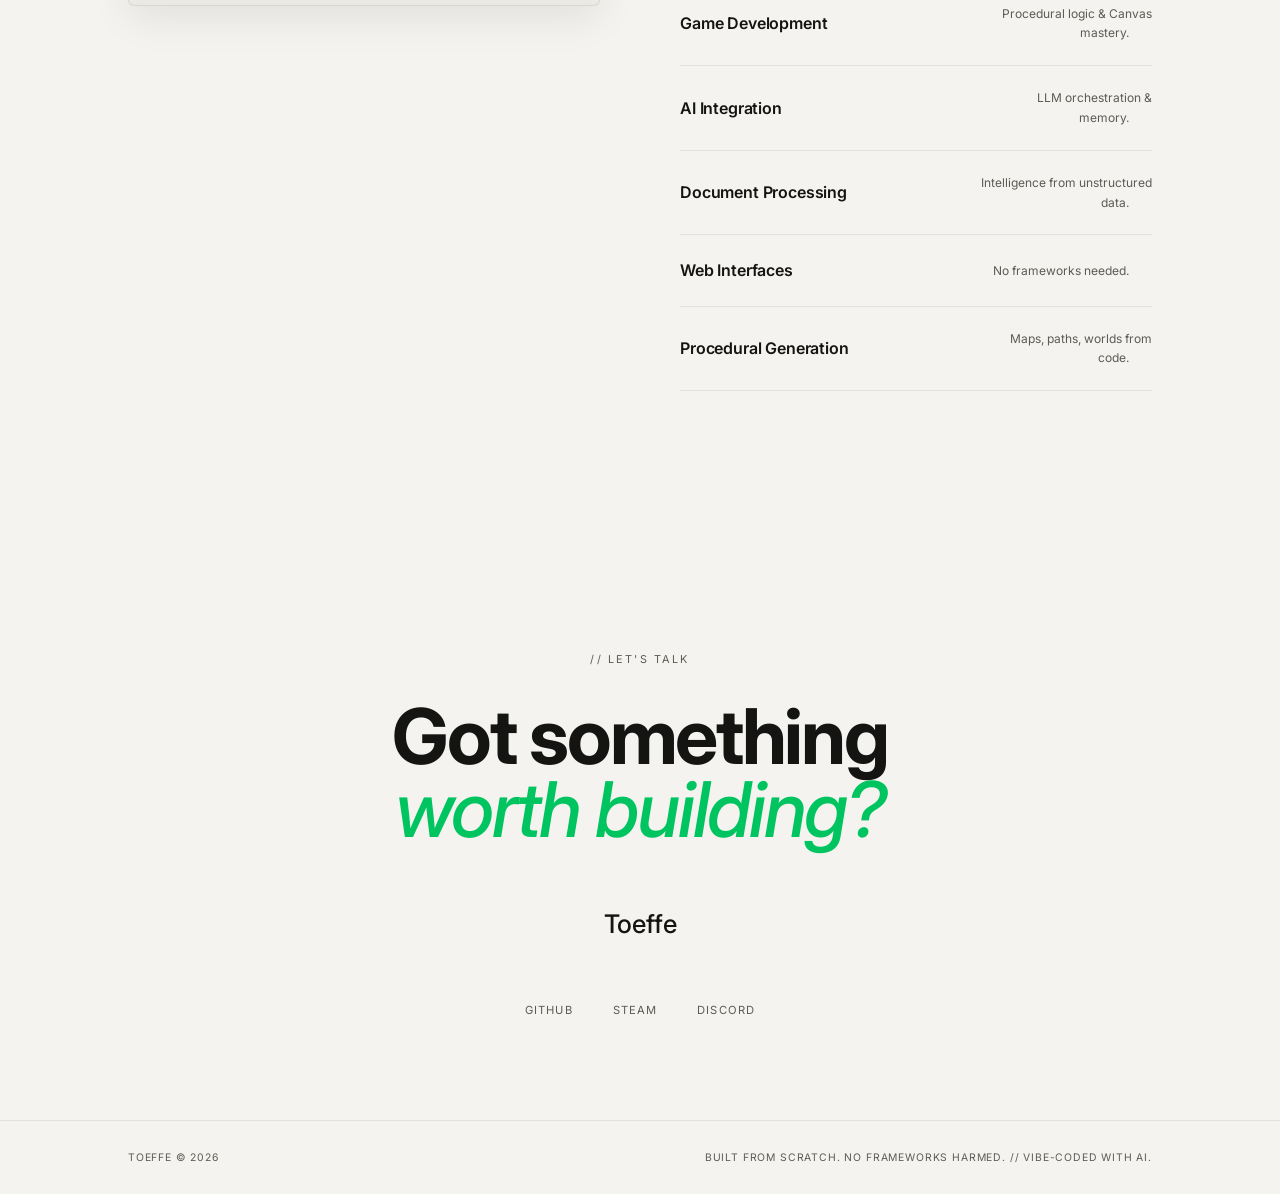
==== commit f15a1705: "Update work section in index.html by adding a new project (SOUND EDITOR) and adjusting project count" ====
--- a/index.html
+++ b/index.html
@@ -726,6 +726,7 @@
 .reveal-stagger.visible > *:nth-child(10) { transition-delay: 0.80s; }
 .reveal-stagger.visible > *:nth-child(11) { transition-delay: 0.88s; }
 .reveal-stagger.visible > *:nth-child(12) { transition-delay: 0.96s; }
+.reveal-stagger.visible > *:nth-child(13) { transition-delay: 1.04s; }
 
 /* ─── RESPONSIVE ─── */
 @media (max-width: 900px) {
@@ -812,7 +813,7 @@
 <section id="work">
   <div class="layout-container section-header reveal">
     <span class="section-label">Selected Work</span>
-    <span class="section-count">12 projects</span>
+    <span class="section-count">13 projects</span>
   </div>
 
   <div class="layout-container reveal-stagger" id="workRows">
@@ -967,7 +968,7 @@
     <a class="work-row" href="https://tetris.toeffe.uk/" target="_blank" rel="noopener"
       data-title="VIBETRISIMO"
       data-github="https://github.com/toeffe/tetris_game"
-      data-bullets="🎮 Host &amp; join with room codes|👥 Up to 8 players in battle|🧱 Hold / keep piece|🌐 Danish &amp; English UI">
+      data-bullets="🔗 Peer-to-peer battle — up to 8 players|⚔️ Garbage attacks &amp; optional relics|🧱 Hold, ghost &amp; 7-bag randomizer|📱 Touch pads + Danish &amp; English">
       <span class="work-num">09 —</span>
       <span class="work-name">VIBETRISIMO</span>
       <div class="work-meta">
@@ -1034,6 +1035,25 @@
           <span class="tag">Three.js</span>
           <span class="tag">PeerJS</span>
           <span class="tag">Game</span>
+        </div>
+      </div>
+      <span class="work-arrow">→</span>
+    </a>
+
+    <!-- 13 -->
+    <a class="work-row" href="https://audio.toeffe.uk/" target="_blank" rel="noopener"
+      data-title="SOUND EDITOR"
+      data-github="https://github.com/toeffe/SoundEditor"
+      data-bullets="🎚️ Multi-track timeline — mix, trim, split|🎙️ Mic record per track|🎛️ EQ, compressor &amp; FX chain|💾 Autosave + .toff projects &amp; export">
+      <span class="work-num">13 —</span>
+      <span class="work-name">SOUND EDITOR</span>
+      <div class="work-meta">
+        <span class="work-desc">Browser multi-track audio editor — no uploads</span>
+        <div class="work-tags">
+          <span class="tag">TypeScript</span>
+          <span class="tag">Web Audio</span>
+          <span class="tag">Vite</span>
+          <span class="tag">ffmpeg.wasm</span>
         </div>
       </div>
       <span class="work-arrow">→</span>
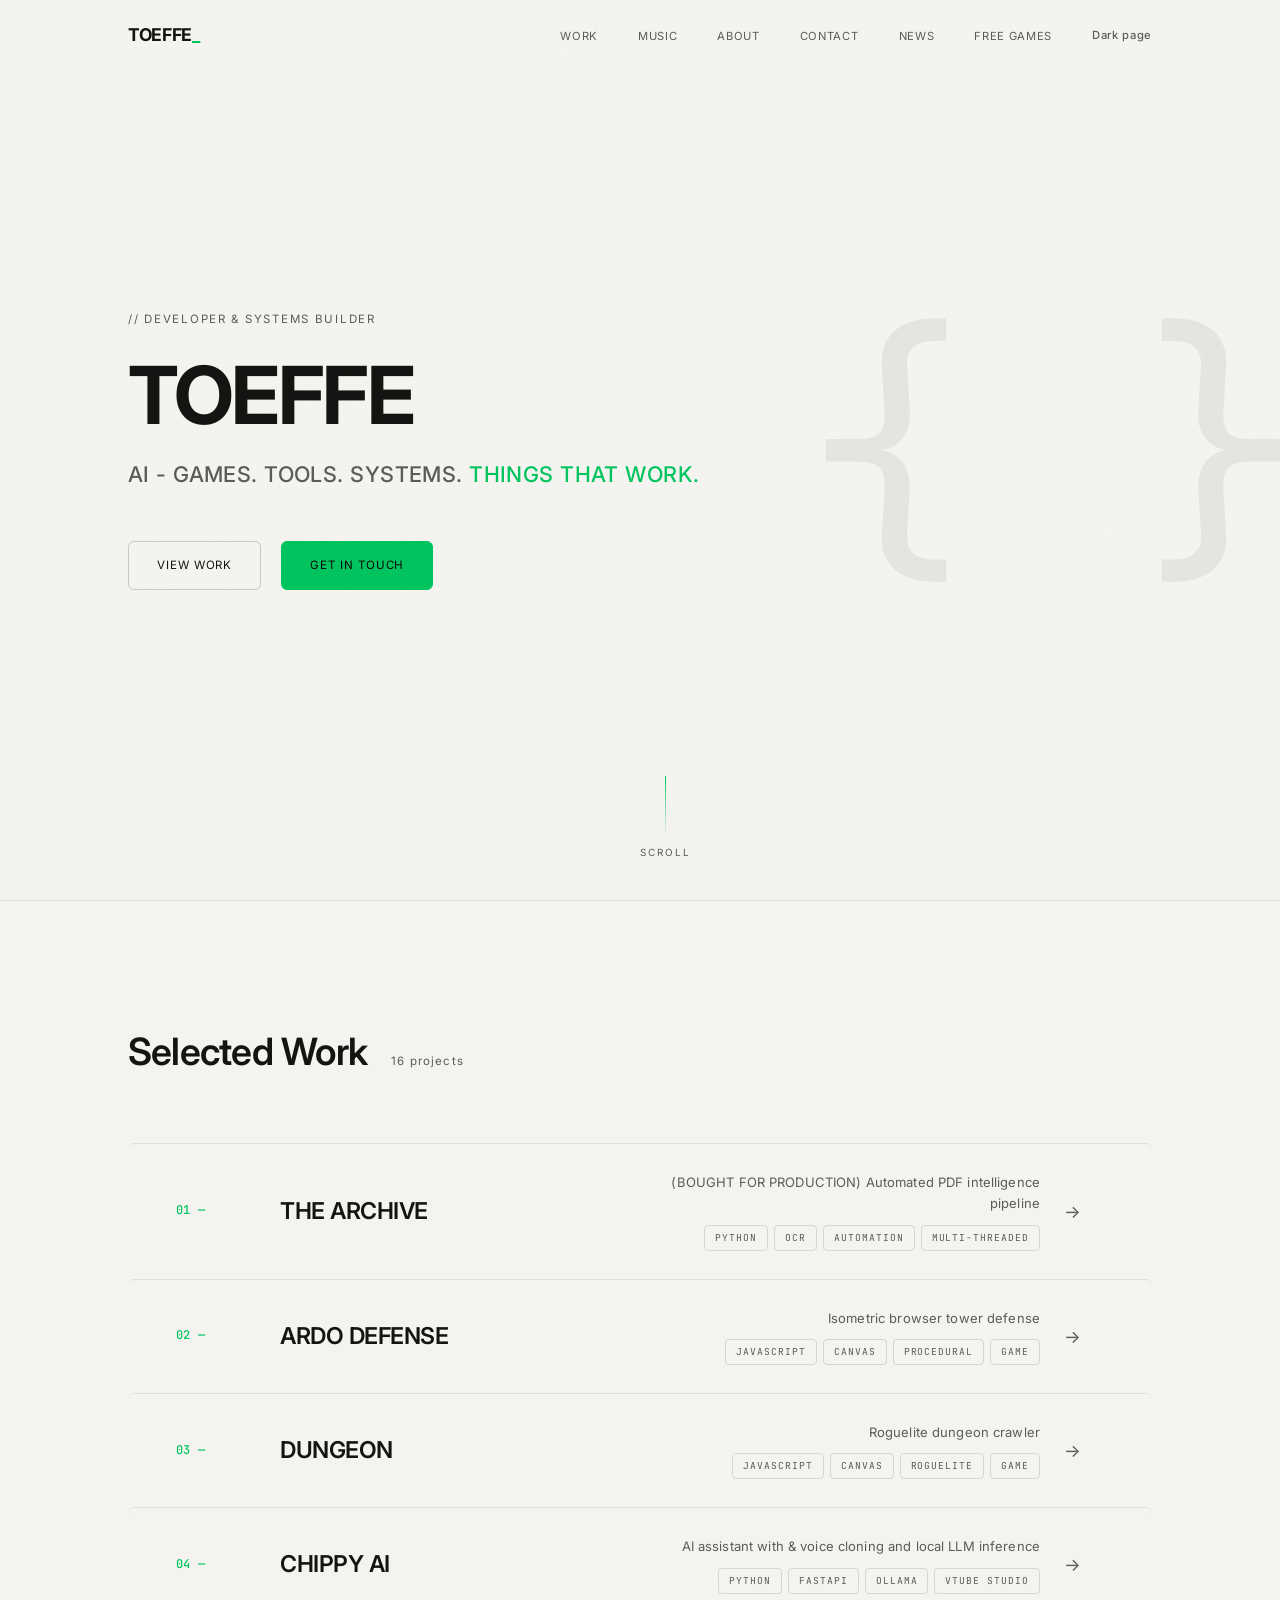
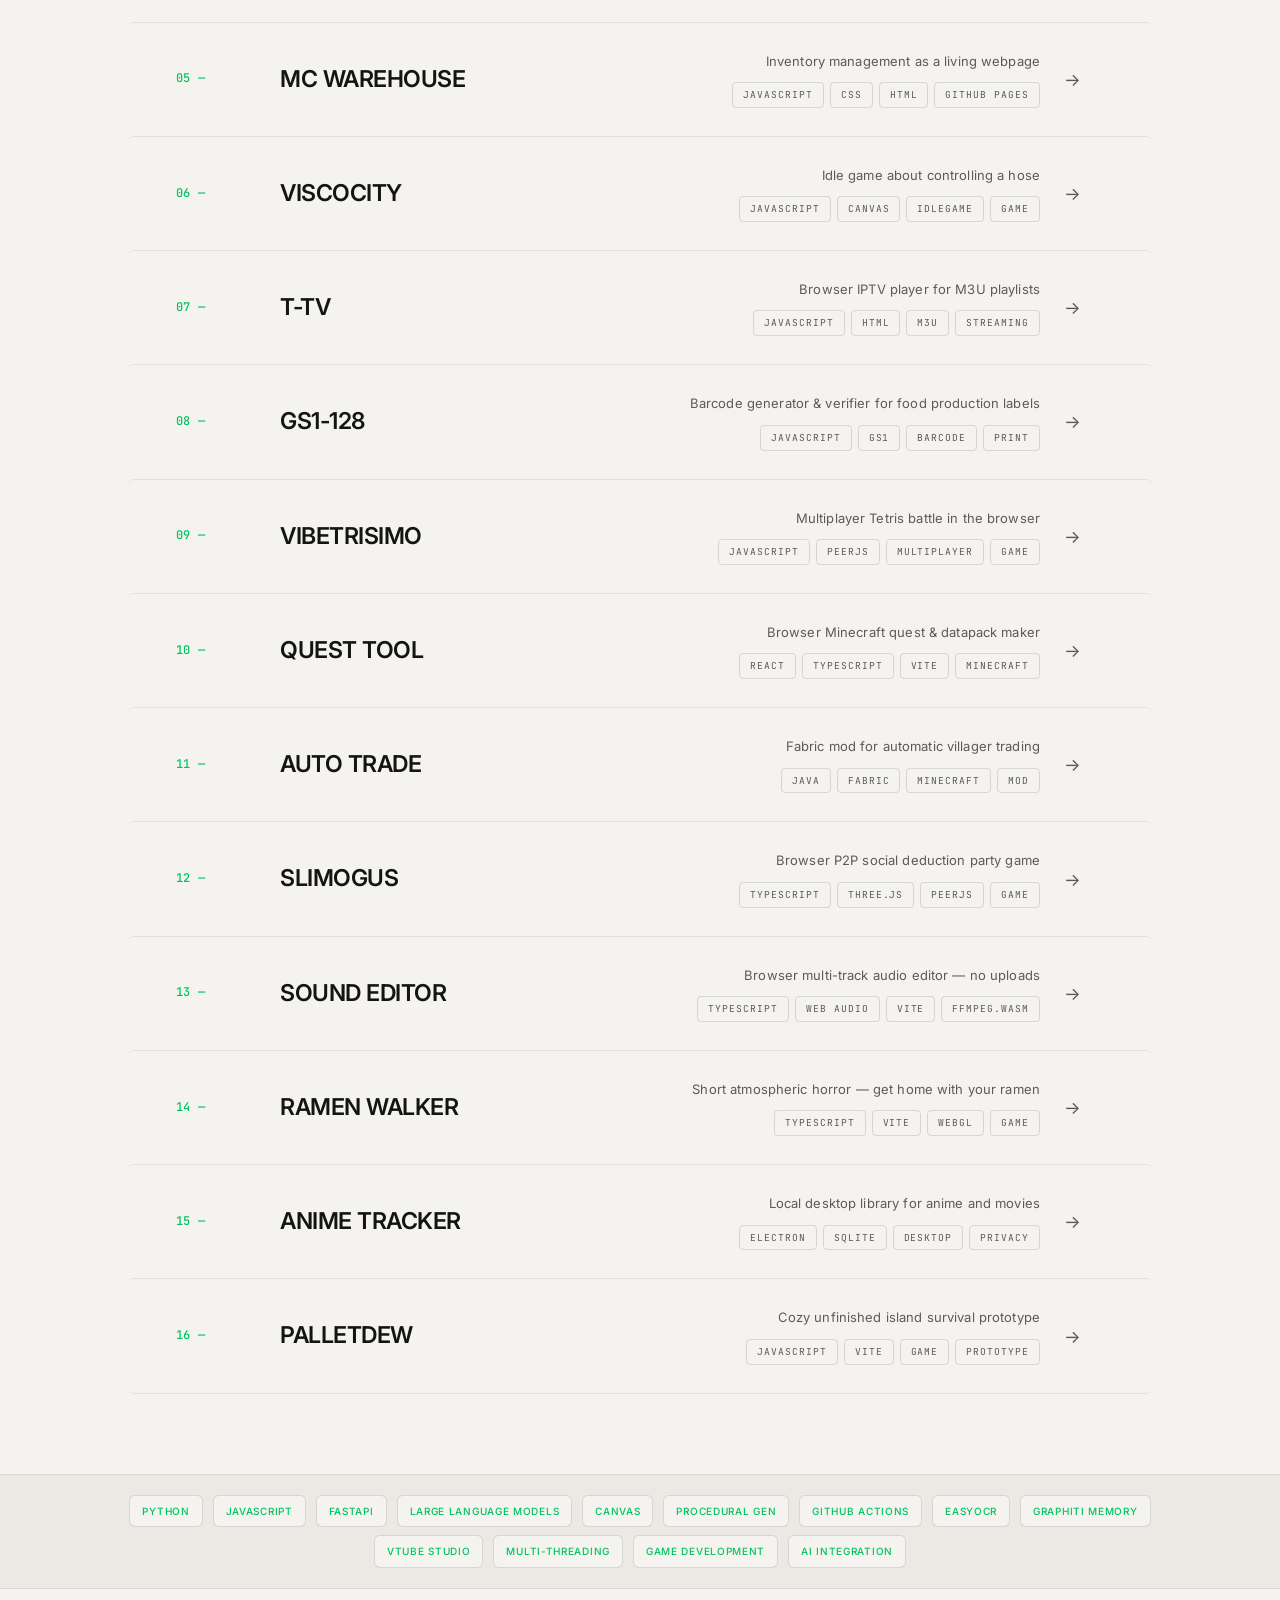
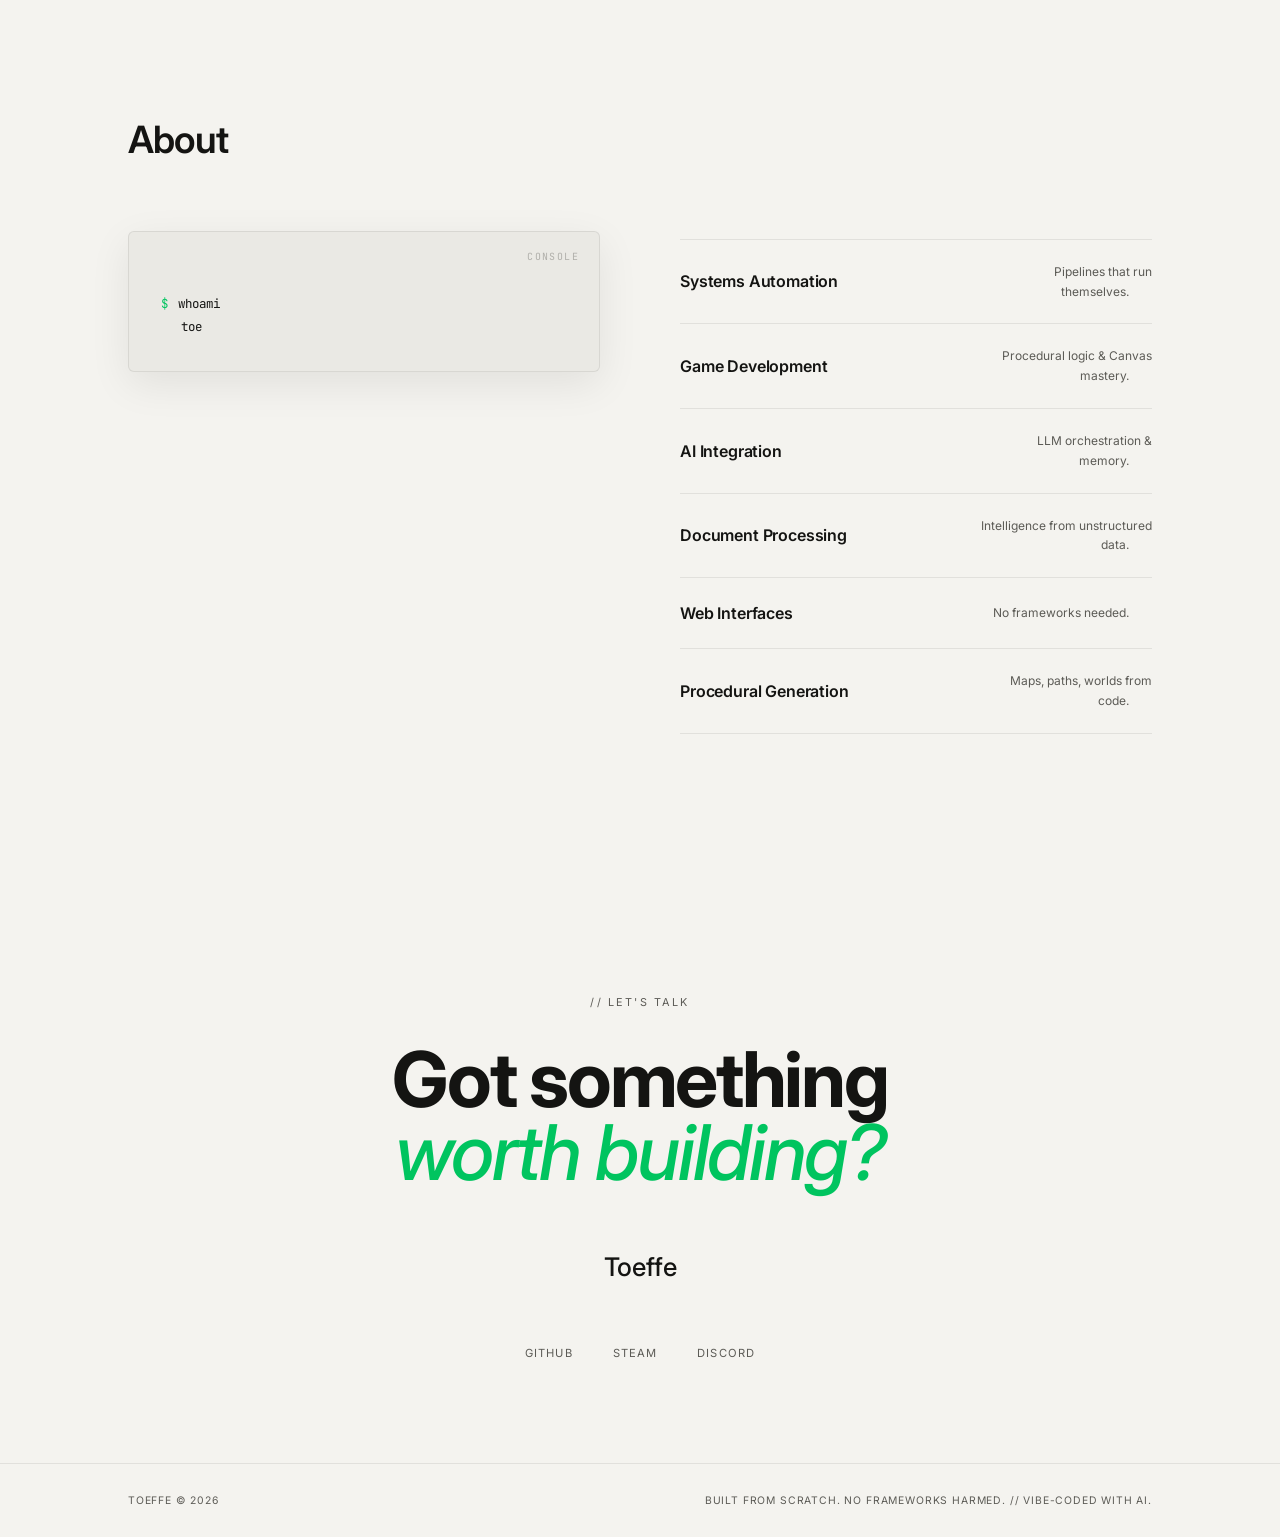
==== commit c7655841: "Update work section in index.html by adding three new projects (RAMEN WALKER, ANIME TRACKER, PALLETD" ====
--- a/index.html
+++ b/index.html
@@ -727,6 +727,9 @@
 .reveal-stagger.visible > *:nth-child(11) { transition-delay: 0.88s; }
 .reveal-stagger.visible > *:nth-child(12) { transition-delay: 0.96s; }
 .reveal-stagger.visible > *:nth-child(13) { transition-delay: 1.04s; }
+.reveal-stagger.visible > *:nth-child(14) { transition-delay: 1.12s; }
+.reveal-stagger.visible > *:nth-child(15) { transition-delay: 1.20s; }
+.reveal-stagger.visible > *:nth-child(16) { transition-delay: 1.28s; }
 
 /* ─── RESPONSIVE ─── */
 @media (max-width: 900px) {
@@ -813,7 +816,7 @@
 <section id="work">
   <div class="layout-container section-header reveal">
     <span class="section-label">Selected Work</span>
-    <span class="section-count">13 projects</span>
+    <span class="section-count">16 projects</span>
   </div>
 
   <div class="layout-container reveal-stagger" id="workRows">
@@ -1054,6 +1057,63 @@
           <span class="tag">Web Audio</span>
           <span class="tag">Vite</span>
           <span class="tag">ffmpeg.wasm</span>
+        </div>
+      </div>
+      <span class="work-arrow">→</span>
+    </a>
+
+    <!-- 14 -->
+    <a class="work-row" href="https://scary.toeffe.uk/" target="_blank" rel="noopener"
+      data-title="RAMEN WALKER"
+      data-github="https://github.com/toeffe/Ramen-Walker"
+      data-bullets="🍜 Balance the bowl while walking home|👥 Co-op: walker + waiter tray roles|🔗 Peer-to-peer room codes|🌑 Atmospheric short horror">
+      <span class="work-num">14 —</span>
+      <span class="work-name">RAMEN WALKER</span>
+      <div class="work-meta">
+        <span class="work-desc">Short atmospheric horror — get home with your ramen</span>
+        <div class="work-tags">
+          <span class="tag">TypeScript</span>
+          <span class="tag">Vite</span>
+          <span class="tag">WebGL</span>
+          <span class="tag">Game</span>
+        </div>
+      </div>
+      <span class="work-arrow">→</span>
+    </a>
+
+    <!-- 15 -->
+    <a class="work-row" href="https://github.com/toeffe/anime-tracker" target="_blank" rel="noopener"
+      data-title="ANIME TRACKER"
+      data-github="https://github.com/toeffe/anime-tracker"
+      data-bullets="📚 Local anime &amp; movie library — no accounts|🔍 Search AniList, MAL &amp; Wikidata|⭐ Season/episode tracking + ratings|💿 Portable Windows .exe with local SQLite">
+      <span class="work-num">15 —</span>
+      <span class="work-name">ANIME TRACKER</span>
+      <div class="work-meta">
+        <span class="work-desc">Local desktop library for anime and movies</span>
+        <div class="work-tags">
+          <span class="tag">Electron</span>
+          <span class="tag">SQLite</span>
+          <span class="tag">Desktop</span>
+          <span class="tag">Privacy</span>
+        </div>
+      </div>
+      <span class="work-arrow">→</span>
+    </a>
+
+    <!-- 16 -->
+    <a class="work-row" href="https://island.toeffe.uk/" target="_blank" rel="noopener"
+      data-title="PALLETDEW"
+      data-github="https://github.com/toeffe/PalletDew"
+      data-bullets="🏝️ Cozy island survival prototype|🔨 Craft, harvest &amp; power cables|🌅 Day/night seasons &amp; weather|💾 Save &amp; grow your island">
+      <span class="work-num">16 —</span>
+      <span class="work-name">PALLETDEW</span>
+      <div class="work-meta">
+        <span class="work-desc">Cozy unfinished island survival prototype</span>
+        <div class="work-tags">
+          <span class="tag">JavaScript</span>
+          <span class="tag">Vite</span>
+          <span class="tag">Game</span>
+          <span class="tag">Prototype</span>
         </div>
       </div>
       <span class="work-arrow">→</span>
